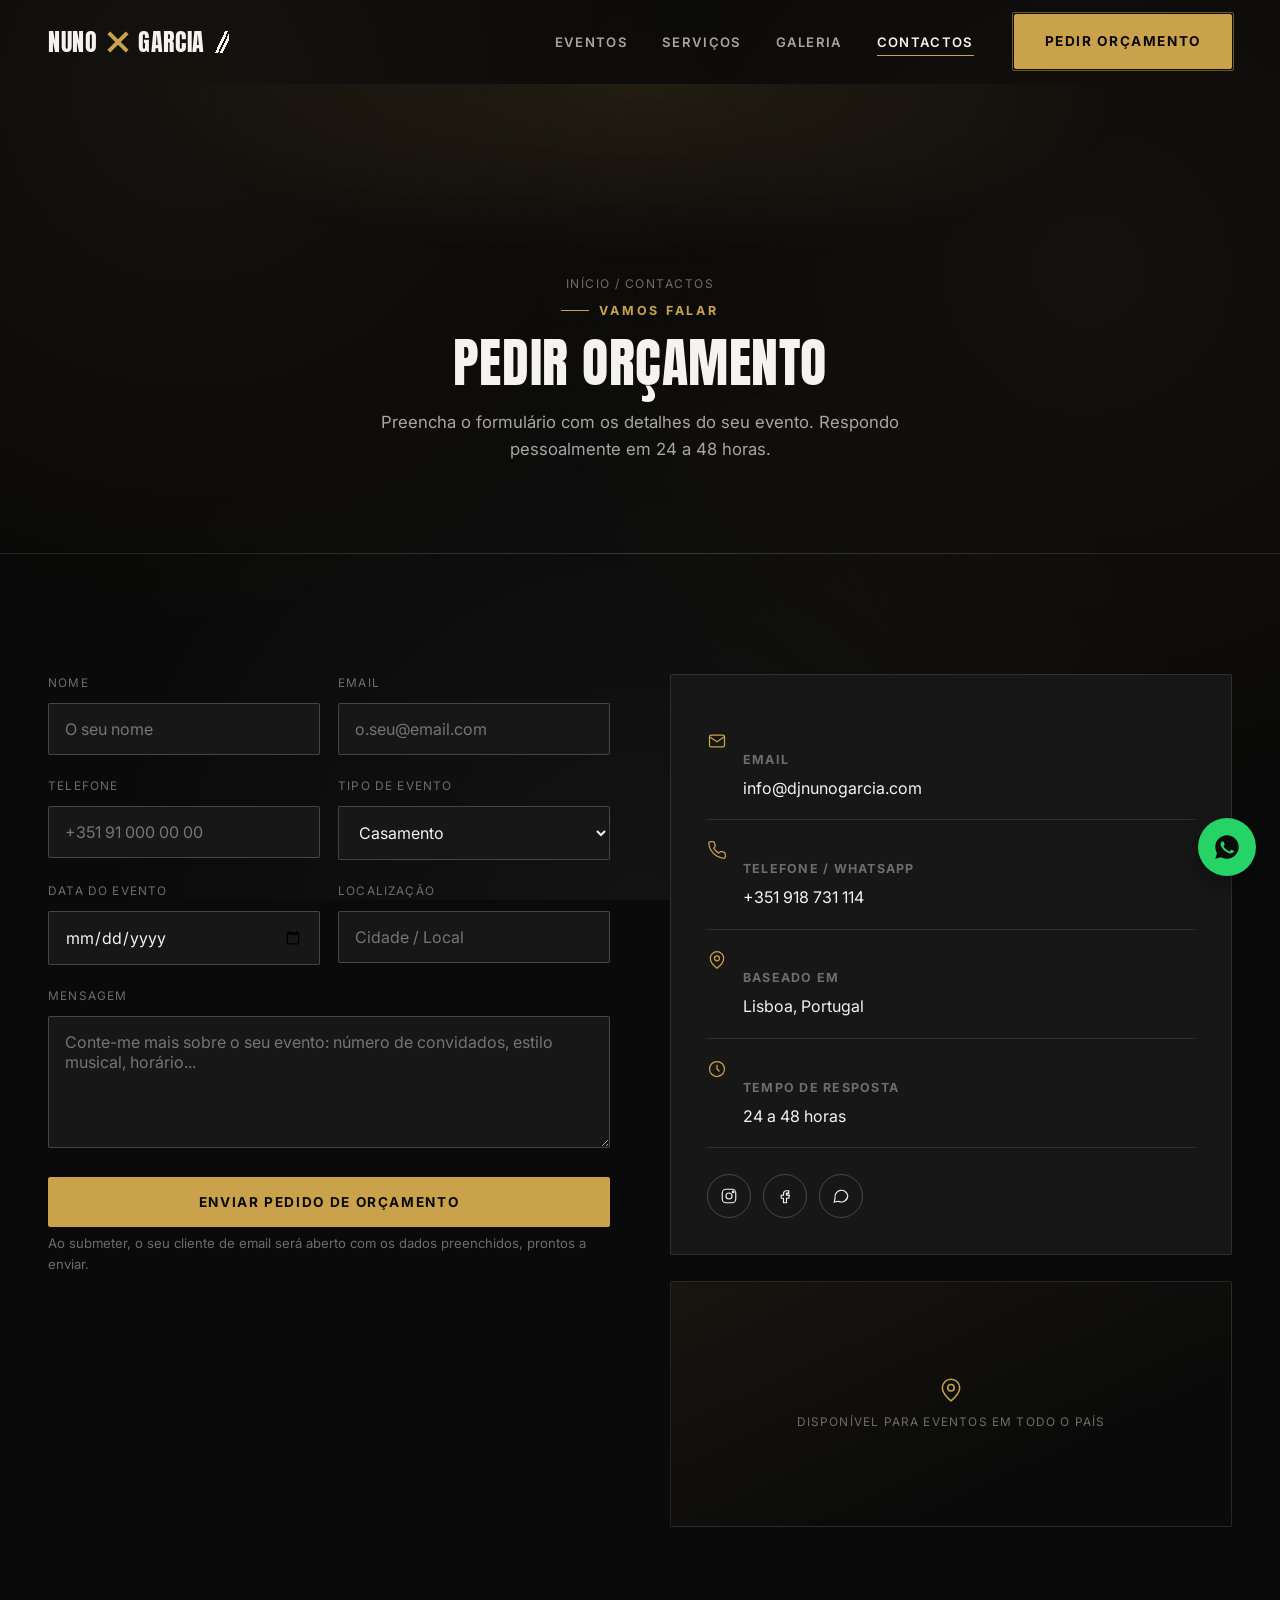
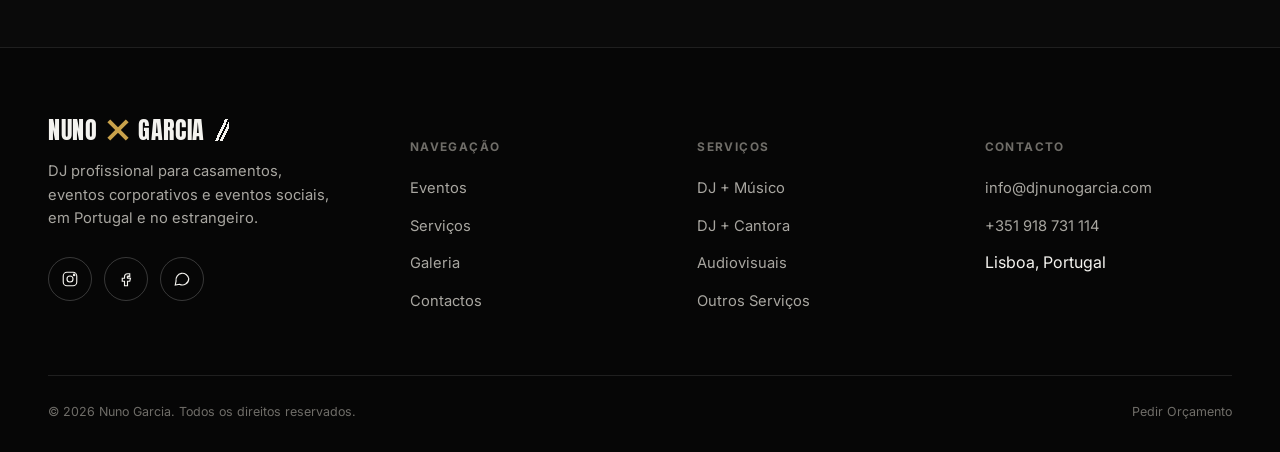
==== contactos.html @ 38d5f34b "Update site with real content and rework homepage hero - Replace all placeholder copy with the real " ====
<!DOCTYPE html>
<html lang="pt-PT">
<head>
<meta charset="UTF-8">
<meta name="viewport" content="width=device-width, initial-scale=1.0">
<title>Contactos — Nuno Garcia DJ</title>
<meta name="description" content="Peça já o seu orçamento personalizado. Contacte o DJ Nuno Garcia para casamentos, eventos corporativos e eventos sociais.">
<link rel="stylesheet" href="css/style.css">
</head>
<body>

<header class="site-header">
  <div class="container">
    <a href="index.html" class="logo">
      <span class="logo-word">NUNO</span>
      <span class="logo-x"></span>
      <span class="logo-word">GARCIA</span>
      <span class="logo-stripes"></span>
    </a>
    <nav class="nav-primary">
      <ul class="nav-links">
        <li><a href="eventos.html" data-page="eventos.html">Eventos</a></li>
        <li><a href="servicos.html" data-page="servicos.html">Serviços</a></li>
        <li><a href="galeria.html" data-page="galeria.html">Galeria</a></li>
        <li><a href="contactos.html" data-page="contactos.html">Contactos</a></li>
      </ul>
      <div class="header-actions">
        <a href="contactos.html#orcamento-form" class="btn btn-primary btn-cta-header">Pedir Orçamento</a>
        <button class="nav-toggle" aria-label="Abrir menu" aria-expanded="false">
          <span></span><span></span><span></span>
        </button>
      </div>
    </nav>
  </div>
</header>

<main>

  <section class="page-hero">
    <div class="container">
      <div class="breadcrumb"><a href="index.html">Início</a> / Contactos</div>
      <span class="eyebrow">Vamos Falar</span>
      <h1 class="section-title">Pedir Orçamento</h1>
      <p class="section-sub" style="margin-left:auto;margin-right:auto;">Preencha o formulário com os detalhes do seu evento. Respondo pessoalmente em 24 a 48 horas.</p>
    </div>
  </section>

  <section class="section-pad">
    <div class="container">
      <div class="contact-grid">

        <div class="reveal">
          <form id="orcamento-form" novalidate>
            <div class="field-row">
              <div class="field">
                <label for="nome">Nome</label>
                <input type="text" id="nome" name="nome" placeholder="O seu nome" required>
              </div>
              <div class="field">
                <label for="email">Email</label>
                <input type="email" id="email" name="email" placeholder="o.seu@email.com" required>
              </div>
            </div>
            <div class="field-row">
              <div class="field">
                <label for="telefone">Telefone</label>
                <input type="tel" id="telefone" name="telefone" placeholder="+351 91 000 00 00">
              </div>
              <div class="field">
                <label for="tipo_evento">Tipo de Evento</label>
                <select id="tipo_evento" name="tipo_evento">
                  <option value="Casamento">Casamento</option>
                  <option value="Evento Corporativo">Evento Corporativo</option>
                  <option value="Festa Privada">Festa Privada</option>
                  <option value="Discoteca / Festival">Discoteca / Festival</option>
                  <option value="Outro">Outro</option>
                </select>
              </div>
            </div>
            <div class="field-row">
              <div class="field">
                <label for="data_evento">Data do Evento</label>
                <input type="date" id="data_evento" name="data_evento">
              </div>
              <div class="field">
                <label for="localizacao">Localização</label>
                <input type="text" id="localizacao" name="localizacao" placeholder="Cidade / Local">
              </div>
            </div>
            <div class="field">
              <label for="mensagem">Mensagem</label>
              <textarea id="mensagem" name="mensagem" rows="5" placeholder="Conte-me mais sobre o seu evento: número de convidados, estilo musical, horário..."></textarea>
            </div>
            <button type="submit" class="btn btn-primary btn-block">Enviar Pedido de Orçamento</button>
            <p class="form-note">Ao submeter, o seu cliente de email será aberto com os dados preenchidos, prontos a enviar.</p>
            <p class="form-status" aria-live="polite"></p>
          </form>
        </div>

        <div class="reveal reveal-delay-1">
          <div class="contact-info-card">
            <div class="contact-line">
              <svg viewBox="0 0 24 24" fill="none" stroke-width="1.5"><rect x="3" y="5" width="18" height="14" rx="2"/><path d="m3 7 9 6 9-6"/></svg>
              <div><h5>Email</h5><a href="#" data-email-link="text">info@djnunogarcia.com</a></div>
            </div>
            <div class="contact-line">
              <svg viewBox="0 0 24 24" fill="none" stroke-width="1.5"><path d="M22 16.9v3a2 2 0 0 1-2.2 2 19.8 19.8 0 0 1-8.6-3 19.5 19.5 0 0 1-6-6 19.8 19.8 0 0 1-3-8.7A2 2 0 0 1 4.1 2h3a2 2 0 0 1 2 1.7c.1.9.3 1.8.6 2.7a2 2 0 0 1-.5 2.1L8 9.7a16 16 0 0 0 6 6l1.2-1.2a2 2 0 0 1 2.1-.5c.9.3 1.8.5 2.7.6a2 2 0 0 1 1.7 2Z"/></svg>
              <div><h5>Telefone / WhatsApp</h5><a href="#" data-phone-link="text">+351 918 731 114</a></div>
            </div>
            <div class="contact-line">
              <svg viewBox="0 0 24 24" fill="none" stroke-width="1.5"><path d="M20 10c0 6-8 12-8 12s-8-6-8-12a8 8 0 0 1 16 0Z"/><circle cx="12" cy="10" r="3"/></svg>
              <div><h5>Baseado em</h5><span data-city>Lisboa, Portugal</span></div>
            </div>
            <div class="contact-line">
              <svg viewBox="0 0 24 24" fill="none" stroke-width="1.5"><circle cx="12" cy="12" r="9"/><path d="M12 7v5l3 3"/></svg>
              <div><h5>Tempo de Resposta</h5><span>24 a 48 horas</span></div>
            </div>

            <div class="social-row">
              <a href="#" data-instagram-link class="social-btn" aria-label="Instagram" target="_blank" rel="noopener">
                <svg viewBox="0 0 24 24" fill="none" stroke-width="1.5"><rect x="3" y="3" width="18" height="18" rx="5"/><circle cx="12" cy="12" r="4"/><circle cx="17.5" cy="6.5" r="1"/></svg>
              </a>
              <a href="#" data-facebook-link class="social-btn" aria-label="Facebook" target="_blank" rel="noopener">
                <svg viewBox="0 0 24 24" fill="none" stroke-width="1.5"><path d="M14 9h3V5h-3a4 4 0 0 0-4 4v2H7v4h3v6h4v-6h3l1-4h-4V9a1 1 0 0 1 1-1Z"/></svg>
              </a>
              <a href="#" data-whatsapp-link class="social-btn" aria-label="WhatsApp" target="_blank" rel="noopener">
                <svg viewBox="0 0 24 24" fill="none" stroke-width="1.5"><path d="M21 11.5a8.5 8.5 0 0 1-12.4 7.5L3 20l1.1-5.5A8.5 8.5 0 1 1 21 11.5Z"/></svg>
              </a>
            </div>
          </div>

          <div class="map-block">
            <svg viewBox="0 0 24 24" fill="none" stroke-width="1.4"><path d="M20 10c0 6-8 12-8 12s-8-6-8-12a8 8 0 0 1 16 0Z"/><circle cx="12" cy="10" r="3"/></svg>
            <span>Disponível para eventos em todo o país</span>
          </div>
        </div>

      </div>
    </div>
  </section>

</main>

<footer class="site-footer">
  <div class="container">
    <div class="footer-top">
      <div class="footer-col">
        <a href="index.html" class="logo footer-logo">
          <span class="logo-word">NUNO</span>
          <span class="logo-x"></span>
          <span class="logo-word">GARCIA</span>
          <span class="logo-stripes"></span>
        </a>
        <p>DJ profissional para casamentos, eventos corporativos e eventos sociais, em Portugal e no estrangeiro.</p>
        <div class="social-row">
          <a href="#" data-instagram-link class="social-btn" aria-label="Instagram" target="_blank" rel="noopener">
            <svg viewBox="0 0 24 24" fill="none" stroke-width="1.5"><rect x="3" y="3" width="18" height="18" rx="5"/><circle cx="12" cy="12" r="4"/><circle cx="17.5" cy="6.5" r="1"/></svg>
          </a>
          <a href="#" data-facebook-link class="social-btn" aria-label="Facebook" target="_blank" rel="noopener">
            <svg viewBox="0 0 24 24" fill="none" stroke-width="1.5"><path d="M14 9h3V5h-3a4 4 0 0 0-4 4v2H7v4h3v6h4v-6h3l1-4h-4V9a1 1 0 0 1 1-1Z"/></svg>
          </a>
          <a href="#" data-whatsapp-link class="social-btn" aria-label="WhatsApp" target="_blank" rel="noopener">
            <svg viewBox="0 0 24 24" fill="none" stroke-width="1.5"><path d="M21 11.5a8.5 8.5 0 0 1-12.4 7.5L3 20l1.1-5.5A8.5 8.5 0 1 1 21 11.5Z"/></svg>
          </a>
        </div>
      </div>
      <div class="footer-col">
        <h5>Navegação</h5>
        <ul>
          <li><a href="eventos.html">Eventos</a></li>
          <li><a href="servicos.html">Serviços</a></li>
          <li><a href="galeria.html">Galeria</a></li>
          <li><a href="contactos.html">Contactos</a></li>
        </ul>
      </div>
      <div class="footer-col">
        <h5>Serviços</h5>
        <ul>
          <li><a href="servicos.html">DJ + Músico</a></li>
          <li><a href="servicos.html">DJ + Cantora</a></li>
          <li><a href="servicos.html">Audiovisuais</a></li>
          <li><a href="servicos.html">Outros Serviços</a></li>
        </ul>
      </div>
      <div class="footer-col">
        <h5>Contacto</h5>
        <ul>
          <li><a href="#" data-email-link="text">info@djnunogarcia.com</a></li>
          <li><a href="#" data-phone-link="text">+351 918 731 114</a></li>
          <li><span data-city>Lisboa, Portugal</span></li>
        </ul>
      </div>
    </div>
    <div class="footer-bottom">
      <span>© <span data-year></span> Nuno Garcia. Todos os direitos reservados.</span>
      <a href="contactos.html#orcamento-form">Pedir Orçamento</a>
    </div>
  </div>
</footer>

<a href="#" data-whatsapp-link class="float-whatsapp" target="_blank" rel="noopener" aria-label="Falar no WhatsApp">
  <svg viewBox="0 0 24 24"><path d="M12 2C6.5 2 2 6.4 2 12c0 1.9.5 3.6 1.4 5.1L2 22l5.1-1.3C8.6 21.5 10.3 22 12 22c5.5 0 10-4.4 10-10S17.5 2 12 2Zm5.6 14.1c-.2.6-1.3 1.2-1.9 1.3-.5.1-1.1.1-1.8-.1-.4-.1-.9-.3-1.6-.6-2.8-1.2-4.6-4-4.7-4.2-.1-.2-1.1-1.5-1.1-2.8s.7-2 .9-2.2c.2-.2.5-.3.7-.3h.5c.2 0 .4 0 .6.5.2.5.7 1.8.8 1.9.1.2.1.3 0 .5-.1.2-.1.3-.3.5-.1.2-.3.4-.4.5-.2.2-.3.3-.1.6.2.3.9 1.4 1.9 2.3 1.3 1.1 2.3 1.5 2.7 1.7.3.1.5.1.6-.1.2-.2.7-.8.9-1.1.2-.3.4-.2.6-.1.2.1 1.5.7 1.8.8.3.1.5.2.5.3.1.2.1.7-.1 1.3Z"/></svg>
</a>

<script src="js/main.js"></script>
</body>
</html>
---- css/style.css ----
/* ==========================================================================
   NUNO GARCIA — DJ | Design System
   ========================================================================== */

@import url('https://fonts.googleapis.com/css2?family=Anton&family=Inter:wght@400;500;600;700;800&display=swap');

:root{
  --bg: #0a0a0a;
  --bg-alt: #121212;
  --surface: #17171799;
  --surface-solid: #171717;
  --line: rgba(255,255,255,.10);
  --line-strong: rgba(255,255,255,.20);
  --text: #f4f3ef;
  --text-muted: #a8a6a0;
  --text-faint: #6f6d68;
  --accent: #c9a24b;
  --accent-bright: #e8c876;
  --accent-contrast: #0a0a0a;

  --font-display: 'Anton', 'Archivo Black', Impact, sans-serif;
  --font-body: 'Inter', -apple-system, BlinkMacSystemFont, 'Segoe UI', sans-serif;

  --container: 1240px;
  --radius: 2px;
  --header-h: 84px;

  --ease: cubic-bezier(.16,.84,.44,1);
}

/* ---------- Reset ---------- */
*, *::before, *::after{ box-sizing: border-box; }
html{ scroll-behavior: smooth; }
body{
  margin: 0;
  background: var(--bg);
  color: var(--text);
  font-family: var(--font-body);
  font-size: 16px;
  line-height: 1.6;
  -webkit-font-smoothing: antialiased;
  overflow-x: hidden;
}
img{ max-width: 100%; display: block; }
a{ color: inherit; text-decoration: none; }
ul{ list-style: none; margin: 0; padding: 0; }
h1,h2,h3,h4,p{ margin: 0; }
button{ font-family: inherit; cursor: pointer; }
input, textarea, select{ font-family: inherit; font-size: 1rem; }
::selection{ background: var(--accent); color: var(--accent-contrast); }

.container{
  max-width: var(--container);
  margin: 0 auto;
  padding: 0 28px;
}

/* Background texture: faint grain + vignette so black sections don't feel flat */
body::before{
  content: "";
  position: fixed;
  inset: 0;
  pointer-events: none;
  z-index: 0;
  background-image:
    radial-gradient(circle at 15% 10%, rgba(201,162,75,.06), transparent 40%),
    radial-gradient(circle at 85% 30%, rgba(201,162,75,.05), transparent 45%),
    radial-gradient(circle at 50% 100%, rgba(255,255,255,.04), transparent 55%);
}

/* ---------- Eyebrow / labels ---------- */
.eyebrow{
  display: inline-flex;
  align-items: center;
  gap: 10px;
  font-size: .78rem;
  font-weight: 700;
  letter-spacing: .22em;
  text-transform: uppercase;
  color: var(--accent);
}
.eyebrow::before{
  content: "";
  width: 28px;
  height: 1px;
  background: var(--accent);
}

.section-title{
  font-family: var(--font-display);
  font-weight: 400;
  text-transform: uppercase;
  letter-spacing: .01em;
  font-size: clamp(2.1rem, 4.2vw, 3.4rem);
  line-height: 1.05;
  margin-top: 14px;
}

.section-head{
  max-width: 640px;
  margin-bottom: 56px;
}
.section-head.center{ margin-left: auto; margin-right: auto; text-align: center; }

.section-sub{
  margin-top: 18px;
  color: var(--text-muted);
  font-size: 1.05rem;
  max-width: 54ch;
}
.section-head.center .section-sub{ margin-left: auto; margin-right: auto; }

section{ position: relative; z-index: 1; }
.section-pad{ padding: 120px 0; }
@media (max-width: 720px){ .section-pad{ padding: 84px 0; } }

/* ==========================================================================
   Logo (built with CSS — no image asset required)
   ========================================================================== */
.logo{
  display: inline-flex;
  align-items: center;
  gap: 10px;
  white-space: nowrap;
}
.logo-word{
  font-family: var(--font-display);
  font-size: 1.5rem;
  letter-spacing: .03em;
  color: var(--text);
  line-height: 1;
}
.logo-x{
  position: relative;
  width: 20px;
  height: 20px;
  flex: none;
}
.logo-x::before,
.logo-x::after{
  content: "";
  position: absolute;
  left: 50%;
  top: 50%;
  width: 4px;
  height: 26px;
  background: var(--accent);
  transform-origin: center;
}
.logo-x::before{ transform: translate(-50%,-50%) rotate(45deg); }
.logo-x::after{ transform: translate(-50%,-50%) rotate(-45deg); }
.logo-stripes{
  width: 14px;
  height: 22px;
  flex: none;
  background:
    linear-gradient(115deg, transparent 0 42%, var(--text) 42% 54%, transparent 54% 100%),
    linear-gradient(115deg, transparent 0 62%, var(--text) 62% 74%, transparent 74% 100%);
}
.logo.logo-lg .logo-word{ font-size: clamp(2.6rem, 9vw, 6.2rem); }
.logo.logo-lg .logo-x{ width: clamp(22px, 4vw, 40px); height: clamp(22px, 4vw, 40px); }
.logo.logo-lg .logo-x::before, .logo.logo-lg .logo-x::after{ height: clamp(26px, 5vw, 48px); width: clamp(4px,.9vw,7px); }
.logo.logo-lg .logo-stripes{ width: clamp(14px,2.6vw,26px); height: clamp(22px,4vw,40px); }

/* ==========================================================================
   Buttons
   ========================================================================== */
.btn{
  display: inline-flex;
  align-items: center;
  justify-content: center;
  gap: 10px;
  padding: 16px 30px;
  font-size: .85rem;
  font-weight: 700;
  letter-spacing: .12em;
  text-transform: uppercase;
  border: 1px solid transparent;
  border-radius: var(--radius);
  transition: transform .25s var(--ease), background .25s var(--ease), border-color .25s var(--ease), color .25s var(--ease);
  white-space: nowrap;
}
.btn:active{ transform: scale(.97); }

.btn-primary{
  background: var(--accent);
  color: var(--accent-contrast);
  border-color: var(--accent);
}
.btn-primary:hover{ background: var(--accent-bright); border-color: var(--accent-bright); }

.btn-outline{
  background: transparent;
  color: var(--text);
  border-color: var(--line-strong);
}
.btn-outline:hover{ border-color: var(--accent); color: var(--accent-bright); }

.btn-ghost{
  background: transparent;
  color: var(--text-muted);
  padding: 10px 0;
  border-bottom: 1px solid var(--line-strong);
  border-radius: 0;
}
.btn-ghost:hover{ color: var(--accent); border-color: var(--accent); }

.btn-block{ width: 100%; }
.btn-sm{ padding: 12px 22px; font-size: .75rem; }

/* Header CTA gets a subtle permanent pulse to draw the eye */
.btn-cta-header{ position: relative; }
.btn-cta-header::after{
  content:"";
  position:absolute; inset:-3px;
  border:1px solid var(--accent);
  border-radius: var(--radius);
  opacity:.5;
  animation: pulseRing 2.4s ease-out infinite;
}
@keyframes pulseRing{
  0%{ transform: scale(1); opacity:.55; }
  100%{ transform: scale(1.14); opacity:0; }
}
@media (prefers-reduced-motion: reduce){ .btn-cta-header::after{ animation:none; } }

/* ==========================================================================
   Header
   ========================================================================== */
.site-header{
  position: sticky;
  top: 0;
  z-index: 500;
  height: var(--header-h);
  display: flex;
  align-items: center;
  border-bottom: 1px solid transparent;
  transition: border-color .3s var(--ease), height .3s var(--ease);
}
/* Blur lives on a pseudo-element (not the header itself) so backdrop-filter
   doesn't create a new containing block for the fixed-position mobile nav panel.
   Transparent by default so the header floats over the hero photo; gains a
   dark blurred backing once the page scrolls past it. */
.site-header::before{
  content: "";
  position: absolute;
  inset: 0;
  z-index: -1;
  background: transparent;
  backdrop-filter: none;
  -webkit-backdrop-filter: none;
  transition: background .3s var(--ease), backdrop-filter .3s var(--ease);
}
.site-header.is-scrolled{
  border-bottom-color: var(--line);
  height: 70px;
}
.site-header.is-scrolled::before{
  background: rgba(9,9,9,.86);
  backdrop-filter: blur(10px);
  -webkit-backdrop-filter: blur(10px);
}
.site-header .container{
  display: flex;
  align-items: center;
  justify-content: space-between;
  width: 100%;
}
.nav-primary{
  display: flex;
  align-items: center;
  gap: 40px;
}
.nav-links{
  display: flex;
  gap: 34px;
}
.nav-links a{
  font-size: .82rem;
  font-weight: 600;
  letter-spacing: .1em;
  text-transform: uppercase;
  color: var(--text-muted);
  position: relative;
  padding: 6px 0;
  transition: color .2s;
}
.nav-links a::after{
  content:"";
  position:absolute; left:0; bottom:0;
  width:0; height:1px;
  background: var(--accent);
  transition: width .25s var(--ease);
}
.nav-links a:hover, .nav-links a.is-active{ color: var(--text); }
.nav-links a:hover::after, .nav-links a.is-active::after{ width: 100%; }

.header-actions{ display: flex; align-items: center; gap: 18px; }

.nav-toggle{
  display: none;
  flex-direction: column;
  gap: 5px;
  background: none;
  border: none;
  padding: 8px;
}
.nav-toggle span{ width: 24px; height: 2px; background: var(--text); transition: transform .25s var(--ease), opacity .25s; }

@media (max-width: 900px){
  .nav-links{
    position: fixed;
    inset: 70px 0 0 0;
    height: calc(100dvh - 70px);
    background: var(--bg);
    flex-direction: column;
    align-items: flex-start;
    padding: 40px 28px;
    gap: 8px;
    transform: translateX(100%);
    transition: transform .35s var(--ease);
    overflow-y: auto;
  }
  .nav-links.is-open{ transform: translateX(0); }
  .nav-links a{ font-size: 1.4rem; width: 100%; padding: 14px 0; border-bottom: 1px solid var(--line); }
  .nav-toggle{ display: flex; }
  .header-actions .btn-primary{ display: none; }
  body.nav-open{ overflow: hidden; }
}

/* ==========================================================================
   Hero
   ========================================================================== */
.hero{
  min-height: 100dvh;
  display: flex;
  flex-direction: column;
  justify-content: center;
  position: relative;
  margin-top: calc(var(--header-h) * -1);
  overflow: hidden;
}
/* Full-bleed photo. Drop the real photo at images/hero-dj.jpg — the gradients
   underneath are only a fallback shown if that file isn't there. */
.hero-photo{
  position: absolute; inset: 0;
  background:
    url('../images/hero-dj.jpg') center 22% / cover no-repeat,
    radial-gradient(ellipse 65% 55% at 50% 15%, #2a2318 0%, #14110b 55%, #0a0a0a 100%),
    linear-gradient(160deg, #1a160f 0%, #0a0a0a 70%);
}
.hero-overlay{
  position: absolute; inset: 0;
  background: linear-gradient(180deg,
    rgba(5,5,5,.78) 0%,
    rgba(5,5,5,.30) 30%,
    rgba(5,5,5,.40) 62%,
    rgba(5,5,5,.94) 100%);
}
.hero-content{
  position: relative;
  text-align: center;
  padding: calc(var(--header-h) + 40px) 28px 40px;
  max-width: 980px;
  margin: 0 auto;
}
.hero .logo{ justify-content: center; margin-bottom: 26px; }
.hero-tagline{
  font-size: clamp(1.05rem, 2vw, 1.35rem);
  color: var(--text-muted);
  max-width: 46ch;
  margin: 22px auto 0;
}
.hero-actions{
  display: flex;
  gap: 18px;
  justify-content: center;
  margin-top: 42px;
  flex-wrap: wrap;
}
.hero-meta{
  margin-top: 64px;
  display: flex;
  justify-content: center;
  gap: 46px;
  flex-wrap: wrap;
}
.hero-meta div{ text-align: center; }
.hero-meta strong{
  display: block;
  font-family: var(--font-display);
  font-size: 2rem;
  color: var(--accent);
  font-weight: 400;
}
.hero-meta span{
  font-size: .72rem;
  letter-spacing: .12em;
  text-transform: uppercase;
  color: var(--text-faint);
}
.scroll-cue{
  position: absolute;
  bottom: 30px;
  left: 50%;
  transform: translateX(-50%);
  display: flex;
  flex-direction: column;
  align-items: center;
  gap: 8px;
  color: var(--text-faint);
  font-size: .68rem;
  letter-spacing: .18em;
  text-transform: uppercase;
}
.scroll-cue .bar{
  width: 1px; height: 34px;
  background: linear-gradient(var(--accent), transparent);
  animation: scrollDown 1.8s ease-in-out infinite;
}
@keyframes scrollDown{
  0%{ transform: scaleY(0); transform-origin: top; opacity: 0; }
  40%{ transform: scaleY(1); transform-origin: top; opacity: 1; }
  60%{ transform: scaleY(1); transform-origin: bottom; opacity: 1; }
  100%{ transform: scaleY(0); transform-origin: bottom; opacity: 0; }
}

/* ==========================================================================
   Reveal-on-scroll
   ========================================================================== */
/* Visible by default (no-JS / JS-not-yet-run safe). JS "arms" only the
   elements that start below the fold, so nothing below the initial
   viewport can ever get stuck invisible if a script fails to run. */
.reveal{ transition: opacity .8s var(--ease), transform .8s var(--ease); }
.reveal.reveal-armed{ opacity: 0; transform: translateY(28px); }
.reveal.reveal-armed.is-visible{ opacity: 1; transform: translateY(0); }
.reveal-delay-1{ transition-delay: .1s; }
.reveal-delay-2{ transition-delay: .2s; }
.reveal-delay-3{ transition-delay: .3s; }
@media (prefers-reduced-motion: reduce){
  .reveal.reveal-armed{ opacity: 1; transform: none; transition: none; }
}

/* ==========================================================================
   Bio section
   ========================================================================== */
.bio{
  background: var(--bg-alt);
  border-top: 1px solid var(--line);
  border-bottom: 1px solid var(--line);
}
.bio-grid{
  display: grid;
  grid-template-columns: .82fr 1fr;
  gap: 72px;
  align-items: center;
}
@media (max-width: 900px){ .bio-grid{ grid-template-columns: 1fr; gap: 44px; } }

.bio-portrait{
  position: relative;
  aspect-ratio: 4/5;
  border-radius: var(--radius);
  overflow: hidden;
  background:
    linear-gradient(155deg, #1c1a14 0%, #0a0a0a 55%, #000 100%);
  border: 1px solid var(--line);
}
.bio-portrait::before{
  content: "";
  position: absolute; inset: 0;
  background-image: radial-gradient(circle, rgba(201,162,75,.18) 1px, transparent 1px);
  background-size: 22px 22px;
}
.bio-portrait .portrait-mark{
  position: absolute; inset: 0;
  display: flex; align-items: center; justify-content: center;
  flex-direction: column;
  gap: 14px;
}
.bio-portrait .portrait-mark svg{ width: 64px; height: 64px; opacity: .55; stroke: var(--accent); }
.bio-portrait .portrait-mark span{
  font-size: .68rem;
  letter-spacing: .18em;
  text-transform: uppercase;
  color: var(--text-faint);
}
.bio-portrait .frame-corner{
  position: absolute; width: 34px; height: 34px;
  border: 2px solid var(--accent);
}
.bio-portrait .frame-corner.tl{ top: 16px; left: 16px; border-right: none; border-bottom: none; }
.bio-portrait .frame-corner.br{ bottom: 16px; right: 16px; border-left: none; border-top: none; }

.bio-quote{
  font-family: var(--font-display);
  font-weight: 400;
  font-size: clamp(1.5rem, 2.6vw, 2.1rem);
  line-height: 1.28;
  text-transform: uppercase;
  color: var(--text);
  margin: 18px 0 26px;
}
.bio-quote span{ color: var(--accent); }
.bio-text p{ color: var(--text-muted); margin-bottom: 16px; font-size: 1.02rem; }
.bio-stats{
  display: grid;
  grid-template-columns: repeat(4, auto);
  gap: 30px;
  margin-top: 38px;
  padding-top: 32px;
  border-top: 1px solid var(--line);
}
@media (max-width: 640px){ .bio-stats{ grid-template-columns: repeat(2,1fr); } }
.bio-stats strong{
  display: block;
  font-family: var(--font-display);
  font-size: 2.1rem;
  color: var(--accent);
  font-weight: 400;
}
.bio-stats span{
  font-size: .7rem;
  letter-spacing: .1em;
  text-transform: uppercase;
  color: var(--text-faint);
}

/* Venues strip */
.venues{
  margin-top: 60px;
  padding-top: 44px;
  border-top: 1px solid var(--line);
  text-align: center;
}
.venues-label{
  display: block;
  font-size: .72rem;
  letter-spacing: .14em;
  text-transform: uppercase;
  color: var(--text-faint);
  margin-bottom: 22px;
}
.venues-list{
  display: flex;
  flex-wrap: wrap;
  justify-content: center;
  gap: 12px 14px;
}
.venues-list span{
  font-size: .82rem;
  letter-spacing: .03em;
  color: var(--text-muted);
  padding: 9px 18px;
  border: 1px solid var(--line-strong);
  border-radius: 20px;
  white-space: nowrap;
}

/* Reusable pill chips (event/service "adaptado a" lists, Get Wild catalog) */
.chip-list{
  display: flex;
  flex-wrap: wrap;
  gap: 10px 12px;
  margin: 16px 0 32px;
}
.chip-list span{
  font-size: .8rem;
  letter-spacing: .02em;
  color: var(--text-muted);
  padding: 8px 16px;
  border: 1px solid var(--line-strong);
  border-radius: 20px;
  white-space: nowrap;
}

/* Event / service packages (eventos.html, servicos.html) */
.package{ max-width: 780px; }
.package-text{ color: var(--text-muted); font-size: 1.02rem; margin: 18px 0; max-width: 68ch; }
.package-label{
  display: block;
  font-size: .72rem;
  letter-spacing: .12em;
  text-transform: uppercase;
  color: var(--text-faint);
  margin-top: 8px;
}
.package-list{
  display: grid;
  grid-template-columns: 1fr 1fr;
  gap: 4px 40px;
  margin: 24px 0 34px;
}
.package-list li{
  color: var(--text-muted);
  font-size: .96rem;
  padding: 10px 0 10px 20px;
  position: relative;
  border-bottom: 1px solid var(--line);
}
.package-list li::before{
  content: "";
  position: absolute; left: 0; top: 1.15em;
  width: 8px; height: 1px;
  background: var(--accent);
}
@media (max-width: 640px){
  .package-list{ grid-template-columns: 1fr; }
}

/* ==========================================================================
   Cards: services / events / gallery
   ========================================================================== */
.grid-3{ display: grid; grid-template-columns: repeat(3, 1fr); gap: 28px; }
.grid-4{ display: grid; grid-template-columns: repeat(4, 1fr); gap: 24px; }
@media (max-width: 980px){ .grid-3{ grid-template-columns: repeat(2,1fr); } .grid-4{ grid-template-columns: repeat(2,1fr); } }
@media (max-width: 620px){ .grid-3, .grid-4{ grid-template-columns: 1fr; } }

.card{
  background: var(--surface-solid);
  border: 1px solid var(--line);
  border-radius: var(--radius);
  padding: 38px 30px;
  position: relative;
  transition: border-color .3s var(--ease), transform .3s var(--ease);
}
.card:hover{ border-color: var(--line-strong); transform: translateY(-4px); }
.card .card-index{
  font-family: var(--font-display);
  font-size: .85rem;
  color: var(--accent);
  letter-spacing: .1em;
}
.card h3{
  font-family: var(--font-display);
  font-weight: 400;
  text-transform: uppercase;
  font-size: 1.4rem;
  margin: 16px 0 12px;
  letter-spacing: .01em;
}
.card p{ color: var(--text-muted); font-size: .96rem; margin-bottom: 18px; }
.card ul{ margin-bottom: 22px; }
.card ul li{
  color: var(--text-muted);
  font-size: .92rem;
  padding-left: 20px;
  position: relative;
  margin-bottom: 9px;
}
.card ul li::before{
  content: "";
  position: absolute; left: 0; top: .55em;
  width: 8px; height: 1px;
  background: var(--accent);
}
.card-icon{
  width: 46px; height: 46px;
  border: 1px solid var(--line-strong);
  border-radius: 50%;
  display: flex; align-items: center; justify-content: center;
  margin-bottom: 6px;
}
.card-icon svg{ width: 20px; height: 20px; stroke: var(--accent); }

/* ==========================================================================
   Gallery
   ========================================================================== */
.gallery-grid{
  display: grid;
  grid-template-columns: repeat(4, 1fr);
  grid-auto-rows: 220px;
  gap: 14px;
}
.gallery-item{
  position: relative;
  overflow: hidden;
  border-radius: var(--radius);
  cursor: pointer;
  border: 1px solid var(--line);
}
.gallery-item.tall{ grid-row: span 2; }
.gallery-item.wide{ grid-column: span 2; }
.gallery-ph{
  position: absolute; inset: 0;
  display: flex; align-items: center; justify-content: center;
  flex-direction: column; gap: 10px;
  transition: transform .5s var(--ease);
}
.gallery-item:hover .gallery-ph{ transform: scale(1.06); }
.gallery-ph svg{ width: 30px; height: 30px; stroke: var(--accent); opacity: .7; }
.gallery-ph span{ font-size: .66rem; letter-spacing: .12em; text-transform: uppercase; color: var(--text-faint); }
.gallery-item .gi-label{
  position: absolute; left: 0; right: 0; bottom: 0;
  padding: 14px 16px;
  font-size: .74rem;
  letter-spacing: .06em;
  text-transform: uppercase;
  background: linear-gradient(0deg, rgba(0,0,0,.75), transparent);
  opacity: 0;
  transform: translateY(6px);
  transition: opacity .3s, transform .3s;
}
.gallery-item:hover .gi-label{ opacity: 1; transform: translateY(0); }

@media (max-width: 900px){
  .gallery-grid{ grid-template-columns: repeat(2,1fr); grid-auto-rows: 190px; }
}
@media (max-width: 520px){
  .gallery-grid{ grid-template-columns: 1fr; }
  .gallery-item.wide, .gallery-item.tall{ grid-column: auto; grid-row: auto; }
}

/* Lightbox */
.lightbox{
  position: fixed; inset: 0; z-index: 1000;
  background: rgba(5,5,5,.94);
  display: flex; align-items: center; justify-content: center;
  opacity: 0; pointer-events: none;
  transition: opacity .3s;
}
.lightbox.is-open{ opacity: 1; pointer-events: auto; }
.lightbox-box{
  width: min(640px, 86vw);
  aspect-ratio: 4/5;
  border: 1px solid var(--line-strong);
  display: flex; align-items: center; justify-content: center;
  flex-direction: column; gap: 14px;
  background: linear-gradient(155deg, #1c1a14 0%, #0a0a0a 60%);
}
.lightbox-box svg{ width: 50px; height: 50px; stroke: var(--accent); }
.lightbox-box span{ letter-spacing: .12em; text-transform: uppercase; font-size: .72rem; color: var(--text-faint); }
.lightbox-close{
  position: absolute; top: 26px; right: 28px;
  width: 44px; height: 44px;
  border: 1px solid var(--line-strong);
  border-radius: 50%;
  display: flex; align-items: center; justify-content: center;
  background: transparent; color: var(--text); font-size: 1.2rem;
}
.lightbox-close:hover{ border-color: var(--accent); color: var(--accent); }

/* ==========================================================================
   CTA banner
   ========================================================================== */
.cta-banner{
  position: relative;
  text-align: center;
  padding: 100px 28px;
  background:
    radial-gradient(ellipse 70% 100% at 50% 100%, rgba(201,162,75,.16), transparent 70%),
    #050505;
  border-top: 1px solid var(--line);
}
.cta-banner .section-title{ margin: 0 auto; max-width: 16ch; }
.cta-banner p{ color: var(--text-muted); max-width: 46ch; margin: 20px auto 38px; }

/* ==========================================================================
   Page header (inner pages)
   ========================================================================== */
.page-hero{
  padding: 190px 0 90px;
  text-align: center;
  background: radial-gradient(ellipse 60% 60% at 50% 0%, rgba(201,162,75,.12), transparent 65%);
  border-bottom: 1px solid var(--line);
}
.page-hero .section-title{ margin: 14px auto 0; }
.breadcrumb{
  font-size: .75rem;
  letter-spacing: .12em;
  text-transform: uppercase;
  color: var(--text-faint);
}
.breadcrumb a:hover{ color: var(--accent); }

/* ==========================================================================
   Process steps (services page)
   ========================================================================== */
.steps{ display: grid; grid-template-columns: repeat(4,1fr); gap: 30px; counter-reset: step; }
@media (max-width: 900px){ .steps{ grid-template-columns: repeat(2,1fr); } }
@media (max-width: 560px){ .steps{ grid-template-columns: 1fr; } }
.step{ position: relative; padding-top: 8px; }
.step::before{
  counter-increment: step;
  content: counter(step, decimal-leading-zero);
  font-family: var(--font-display);
  font-size: 2.6rem;
  color: transparent;
  -webkit-text-stroke: 1px var(--accent);
  display: block;
  margin-bottom: 14px;
}
.step h4{ font-size: 1.02rem; font-weight: 700; margin-bottom: 8px; text-transform: uppercase; letter-spacing: .03em; }
.step p{ color: var(--text-muted); font-size: .92rem; }

/* ==========================================================================
   Contact page
   ========================================================================== */
.contact-grid{
  display: grid;
  grid-template-columns: 1fr 1fr;
  gap: 60px;
}
@media (max-width: 900px){ .contact-grid{ grid-template-columns: 1fr; gap: 48px; } }

#orcamento-form{ scroll-margin-top: calc(var(--header-h) + 24px); }

.field{ margin-bottom: 22px; }
.field label{
  display: block;
  font-size: .74rem;
  letter-spacing: .1em;
  text-transform: uppercase;
  color: var(--text-faint);
  margin-bottom: 10px;
}
.field input, .field select, .field textarea{
  width: 100%;
  background: var(--surface-solid);
  border: 1px solid var(--line-strong);
  color: var(--text);
  padding: 15px 16px;
  border-radius: var(--radius);
  transition: border-color .2s;
}
.field input:focus, .field select:focus, .field textarea:focus{
  outline: none; border-color: var(--accent);
}
.field-row{ display: grid; grid-template-columns: 1fr 1fr; gap: 18px; }
@media (max-width: 520px){ .field-row{ grid-template-columns: 1fr; } }
.form-note{ font-size: .82rem; color: var(--text-faint); margin-top: 6px; }
.form-status{ margin-top: 16px; font-size: .88rem; color: var(--accent); min-height: 1.4em; }

.contact-info-card{
  background: var(--surface-solid);
  border: 1px solid var(--line);
  border-radius: var(--radius);
  padding: 36px;
}
.contact-line{
  display: flex; align-items: flex-start; gap: 16px;
  padding: 18px 0;
  border-bottom: 1px solid var(--line);
}
.contact-line:last-of-type{ border-bottom: none; }
.contact-line svg{ width: 20px; height: 20px; stroke: var(--accent); flex: none; margin-top: 2px; }
.contact-line h5{ font-size: .78rem; letter-spacing: .1em; text-transform: uppercase; color: var(--text-faint); margin-bottom: 6px; }
.contact-line a, .contact-line span{ font-size: 1rem; color: var(--text); }
.contact-line a:hover{ color: var(--accent); }

.social-row{ display: flex; gap: 12px; margin-top: 26px; }
.social-btn{
  width: 44px; height: 44px;
  border: 1px solid var(--line-strong);
  border-radius: 50%;
  display: flex; align-items: center; justify-content: center;
  transition: border-color .2s, color .2s;
}
.social-btn svg{ width: 18px; height: 18px; stroke: currentColor; }
.social-btn:hover{ border-color: var(--accent); color: var(--accent); }

.map-block{
  margin-top: 26px;
  aspect-ratio: 16/7;
  border: 1px solid var(--line);
  border-radius: var(--radius);
  background:
    linear-gradient(155deg, #16150f 0%, #0a0a0a 70%);
  display: flex; align-items: center; justify-content: center;
  flex-direction: column; gap: 10px;
}
.map-block svg{ width: 26px; height: 26px; stroke: var(--accent); }
.map-block span{ font-size: .74rem; letter-spacing: .1em; text-transform: uppercase; color: var(--text-faint); }

/* ==========================================================================
   Footer
   ========================================================================== */
.site-footer{
  border-top: 1px solid var(--line);
  padding: 70px 0 30px;
  background: #060606;
}
.footer-top{
  display: grid;
  grid-template-columns: 1.3fr 1fr 1fr 1fr;
  gap: 40px;
  padding-bottom: 50px;
}
@media (max-width: 860px){ .footer-top{ grid-template-columns: 1fr 1fr; } }
@media (max-width: 520px){ .footer-top{ grid-template-columns: 1fr; } }
.footer-col h5{
  font-size: .74rem; letter-spacing: .12em; text-transform: uppercase;
  color: var(--text-faint); margin-bottom: 18px;
}
.footer-col p{ color: var(--text-muted); font-size: .92rem; max-width: 32ch; }
.footer-col ul li{ margin-bottom: 12px; }
.footer-col ul a{ color: var(--text-muted); font-size: .92rem; transition: color .2s; }
.footer-col ul a:hover{ color: var(--accent); }
.footer-logo{ margin-bottom: 18px; }
.footer-bottom{
  display: flex; justify-content: space-between; align-items: center;
  padding-top: 26px; border-top: 1px solid var(--line);
  font-size: .78rem; color: var(--text-faint);
  flex-wrap: wrap; gap: 12px;
}
.footer-bottom a:hover{ color: var(--accent); }

/* ==========================================================================
   Floating helpers: WhatsApp + mobile sticky CTA + back to top
   ========================================================================== */
.float-whatsapp{
  position: fixed;
  right: 24px;
  bottom: 24px;
  z-index: 400;
  width: 58px; height: 58px;
  border-radius: 50%;
  background: #25D366;
  display: flex; align-items: center; justify-content: center;
  box-shadow: 0 8px 24px rgba(0,0,0,.4);
  transition: transform .25s;
}
.float-whatsapp:hover{ transform: scale(1.08); }
.float-whatsapp svg{ width: 28px; height: 28px; fill: #0a0a0a; }

.mobile-cta-bar{
  display: none;
  position: fixed;
  left: 0; right: 0; bottom: 0;
  z-index: 400;
  padding: 12px 16px calc(12px + env(safe-area-inset-bottom));
  background: rgba(9,9,9,.94);
  border-top: 1px solid var(--line);
  backdrop-filter: blur(8px);
}
@media (max-width: 640px){
  .mobile-cta-bar{ display: block; }
  body{ padding-bottom: 74px; }
  .float-whatsapp{ bottom: 90px; }
}

/* ==========================================================================
   Utilities
   ========================================================================== */
.text-center{ text-align: center; }
.mt-0{ margin-top: 0; }
.divider{ height: 1px; background: var(--line); width: 100%; margin: 0; }
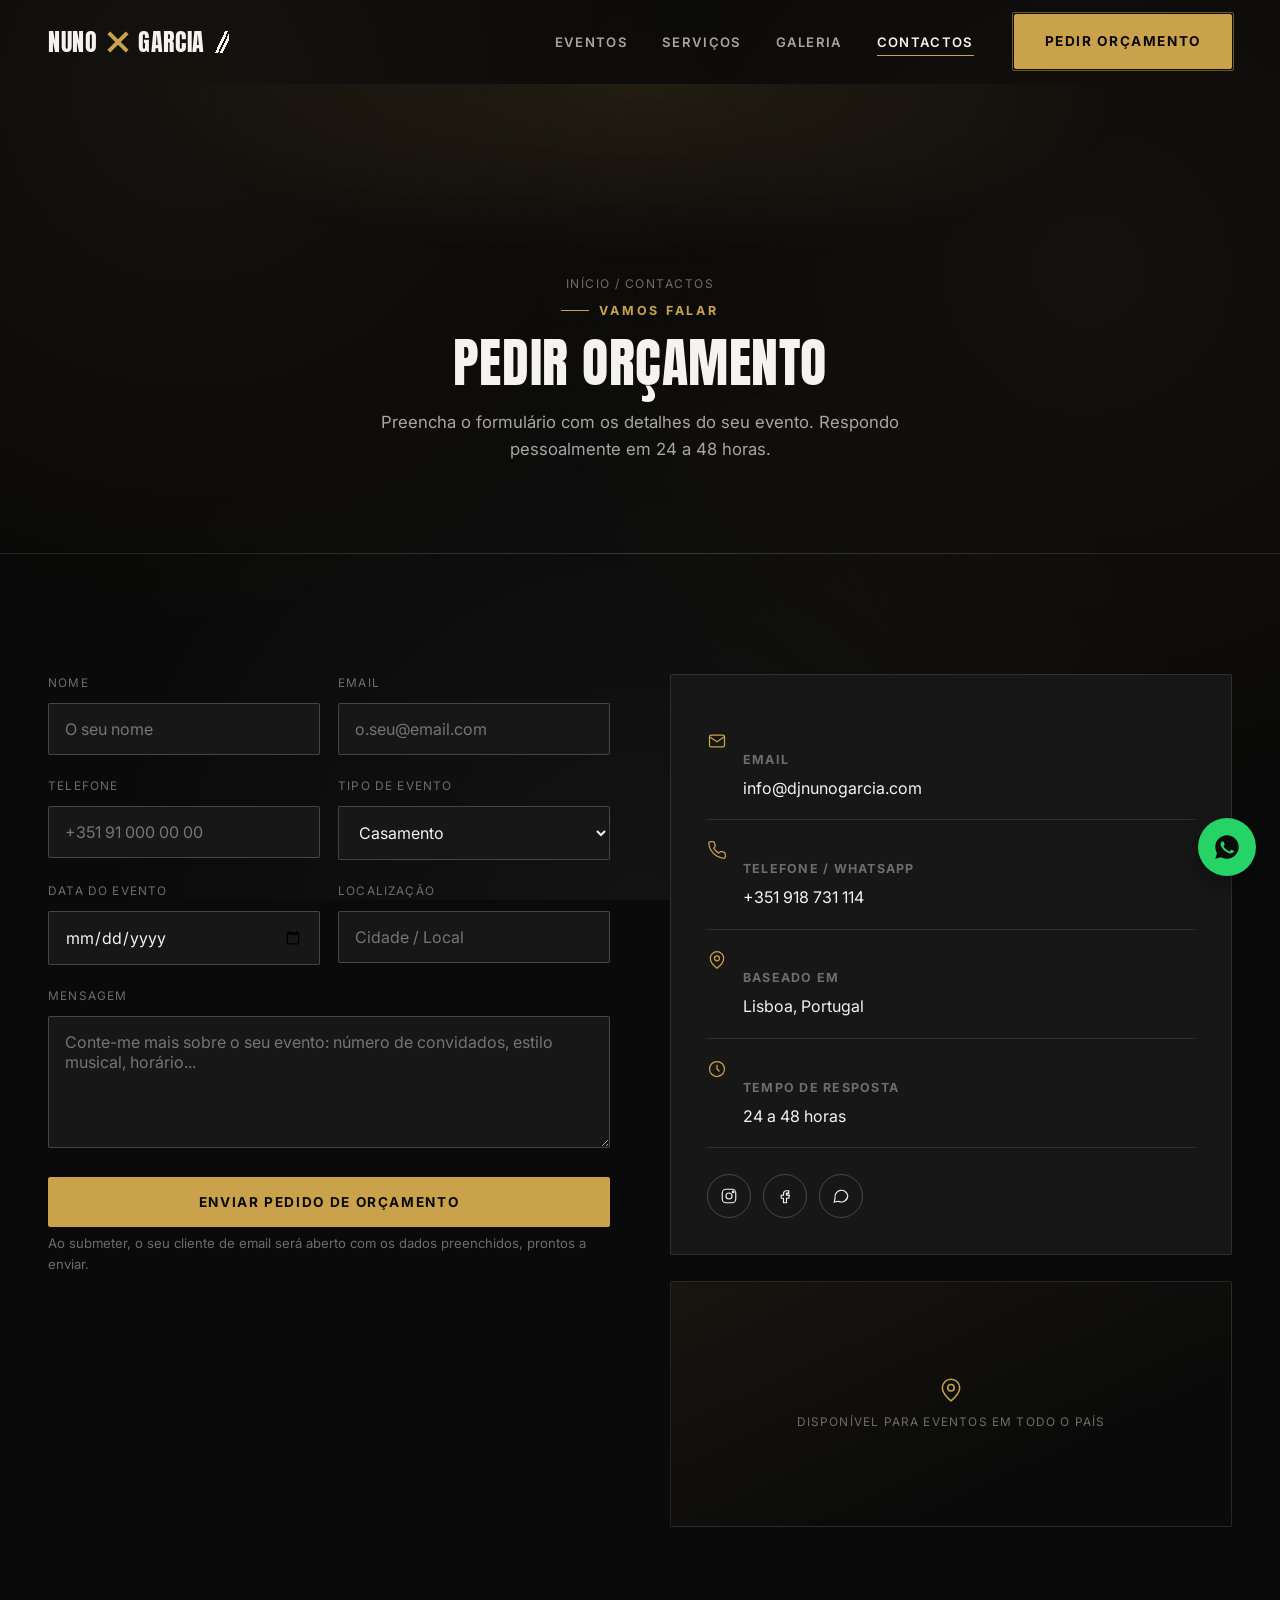
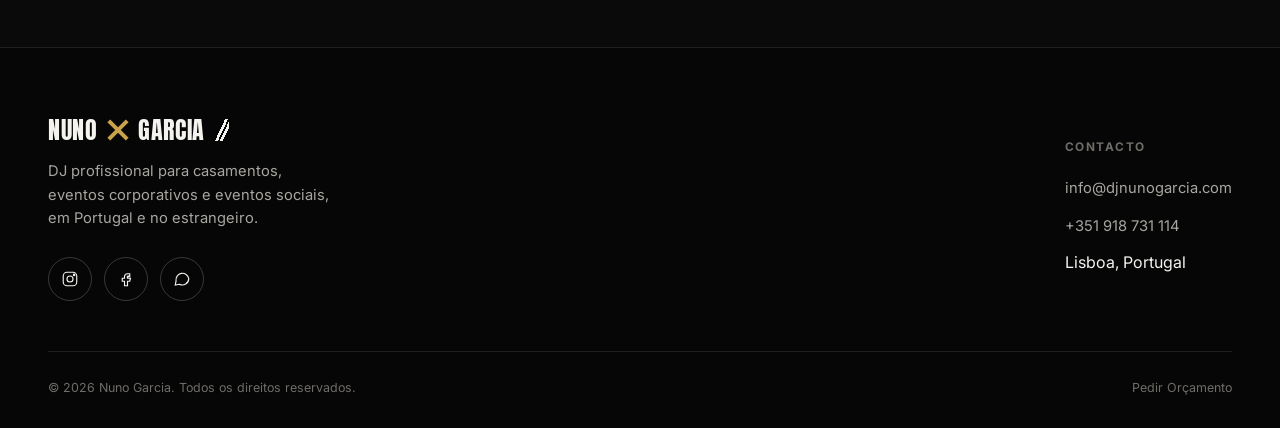
==== commit 710d4bb1: "Add portfolio page, simplify footer, animate pill chips on hover - Add portfolio.html listing every " ====
--- a/contactos.html
+++ b/contactos.html
@@ -165,24 +165,6 @@
         </div>
       </div>
       <div class="footer-col">
-        <h5>Navegação</h5>
-        <ul>
-          <li><a href="eventos.html">Eventos</a></li>
-          <li><a href="servicos.html">Serviços</a></li>
-          <li><a href="galeria.html">Galeria</a></li>
-          <li><a href="contactos.html">Contactos</a></li>
-        </ul>
-      </div>
-      <div class="footer-col">
-        <h5>Serviços</h5>
-        <ul>
-          <li><a href="servicos.html">DJ + Músico</a></li>
-          <li><a href="servicos.html">DJ + Cantora</a></li>
-          <li><a href="servicos.html">Audiovisuais</a></li>
-          <li><a href="servicos.html">Outros Serviços</a></li>
-        </ul>
-      </div>
-      <div class="footer-col">
         <h5>Contacto</h5>
         <ul>
           <li><a href="#" data-email-link="text">info@djnunogarcia.com</a></li>
--- a/css/style.css
+++ b/css/style.css
@@ -345,7 +345,7 @@
 .hero-photo{
   position: absolute; inset: 0;
   background:
-    url('../images/hero-dj.jpg') center 22% / cover no-repeat,
+    url('../images/fotos/hero/hero-dj.jpg') center 22% / cover no-repeat,
     radial-gradient(ellipse 65% 55% at 50% 15%, #2a2318 0%, #14110b 55%, #0a0a0a 100%),
     linear-gradient(160deg, #1a160f 0%, #0a0a0a 70%);
 }
@@ -457,33 +457,26 @@
 }
 @media (max-width: 900px){ .bio-grid{ grid-template-columns: 1fr; gap: 44px; } }
 
+/* Reusable "photo, or an elegant fallback if the file isn't there yet"
+   layer. Set the real photo per-element with style="--photo:url('...')" —
+   a missing/404 file just falls through to the gradient beneath it, so a
+   slot can reference its final image path before the file exists. */
+.ph-bg{
+  background-image:
+    var(--photo, none),
+    radial-gradient(circle, rgba(201,162,75,.14) 1px, transparent 1px),
+    linear-gradient(155deg, #1c1a14 0%, #0a0a0a 60%, #000 100%);
+  background-size: cover, 22px 22px, cover;
+  background-position: center, center, center;
+  background-repeat: no-repeat, repeat, no-repeat;
+}
+
 .bio-portrait{
   position: relative;
   aspect-ratio: 4/5;
   border-radius: var(--radius);
   overflow: hidden;
-  background:
-    linear-gradient(155deg, #1c1a14 0%, #0a0a0a 55%, #000 100%);
   border: 1px solid var(--line);
-}
-.bio-portrait::before{
-  content: "";
-  position: absolute; inset: 0;
-  background-image: radial-gradient(circle, rgba(201,162,75,.18) 1px, transparent 1px);
-  background-size: 22px 22px;
-}
-.bio-portrait .portrait-mark{
-  position: absolute; inset: 0;
-  display: flex; align-items: center; justify-content: center;
-  flex-direction: column;
-  gap: 14px;
-}
-.bio-portrait .portrait-mark svg{ width: 64px; height: 64px; opacity: .55; stroke: var(--accent); }
-.bio-portrait .portrait-mark span{
-  font-size: .68rem;
-  letter-spacing: .18em;
-  text-transform: uppercase;
-  color: var(--text-faint);
 }
 .bio-portrait .frame-corner{
   position: absolute; width: 34px; height: 34px;
@@ -555,6 +548,15 @@
   border: 1px solid var(--line-strong);
   border-radius: 20px;
   white-space: nowrap;
+  cursor: default;
+  transition: transform .3s var(--ease), border-color .3s var(--ease), color .3s var(--ease), box-shadow .3s var(--ease);
+}
+.venues-list span:hover,
+.venues-list span:focus-visible{
+  transform: scale(1.07);
+  border-color: var(--accent);
+  color: var(--accent-bright);
+  box-shadow: 0 0 0 1px var(--accent), 0 0 18px rgba(201,162,75,.45);
 }
 
 /* Reusable pill chips (event/service "adaptado a" lists, Get Wild catalog) */
@@ -572,10 +574,64 @@
   border: 1px solid var(--line-strong);
   border-radius: 20px;
   white-space: nowrap;
+  cursor: default;
+  transition: transform .3s var(--ease), border-color .3s var(--ease), color .3s var(--ease), box-shadow .3s var(--ease);
+}
+.chip-list span:hover,
+.chip-list span:focus-visible{
+  transform: scale(1.07);
+  border-color: var(--accent);
+  color: var(--accent-bright);
+  box-shadow: 0 0 0 1px var(--accent), 0 0 18px rgba(201,162,75,.45);
 }
 
 /* Event / service packages (eventos.html, servicos.html) */
+.package-row{
+  display: grid;
+  grid-template-columns: 1fr 320px;
+  gap: 48px;
+  align-items: start;
+}
+@media (max-width: 980px){
+  .package-row{ grid-template-columns: 1fr; }
+}
 .package{ max-width: 780px; }
+@media (max-width: 980px){ .package{ max-width: none; } }
+
+/* Infinite auto-scrolling photo carousel (right of each package section) */
+.package-carousel{
+  position: sticky;
+  top: calc(var(--header-h) + 24px);
+  height: 560px;
+  overflow: hidden;
+  border-radius: var(--radius);
+  border: 1px solid var(--line);
+  mask-image: linear-gradient(180deg, transparent 0%, black 8%, black 92%, transparent 100%);
+  -webkit-mask-image: linear-gradient(180deg, transparent 0%, black 8%, black 92%, transparent 100%);
+}
+@media (max-width: 980px){
+  .package-carousel{ position: static; height: 240px; }
+}
+.carousel-track{
+  display: flex;
+  flex-direction: column;
+  animation: carouselScroll 26s linear infinite;
+}
+.package-carousel:hover .carousel-track{ animation-play-state: paused; }
+.carousel-slide{
+  flex: none;
+  width: 100%;
+  height: 280px;
+  border-bottom: 1px solid var(--line);
+}
+@media (max-width: 980px){ .carousel-slide{ height: 240px; } }
+@keyframes carouselScroll{
+  from{ transform: translateY(0); }
+  to{ transform: translateY(-50%); }
+}
+@media (prefers-reduced-motion: reduce){
+  .carousel-track{ animation: none; }
+}
 .package-text{ color: var(--text-muted); font-size: 1.02rem; margin: 18px 0; max-width: 68ch; }
 .package-label{
   display: block;
@@ -681,15 +737,8 @@
 }
 .gallery-item.tall{ grid-row: span 2; }
 .gallery-item.wide{ grid-column: span 2; }
-.gallery-ph{
-  position: absolute; inset: 0;
-  display: flex; align-items: center; justify-content: center;
-  flex-direction: column; gap: 10px;
-  transition: transform .5s var(--ease);
-}
-.gallery-item:hover .gallery-ph{ transform: scale(1.06); }
-.gallery-ph svg{ width: 30px; height: 30px; stroke: var(--accent); opacity: .7; }
-.gallery-ph span{ font-size: .66rem; letter-spacing: .12em; text-transform: uppercase; color: var(--text-faint); }
+.gallery-item.ph-bg{ transition: background-size .5s var(--ease); }
+.gallery-item.ph-bg:hover{ background-size: 112%, 22px 22px, cover; }
 .gallery-item .gi-label{
   position: absolute; left: 0; right: 0; bottom: 0;
   padding: 14px 16px;
@@ -721,15 +770,22 @@
 }
 .lightbox.is-open{ opacity: 1; pointer-events: auto; }
 .lightbox-box{
+  position: relative;
   width: min(640px, 86vw);
   aspect-ratio: 4/5;
   border: 1px solid var(--line-strong);
-  display: flex; align-items: center; justify-content: center;
-  flex-direction: column; gap: 14px;
-  background: linear-gradient(155deg, #1c1a14 0%, #0a0a0a 60%);
-}
-.lightbox-box svg{ width: 50px; height: 50px; stroke: var(--accent); }
-.lightbox-box span{ letter-spacing: .12em; text-transform: uppercase; font-size: .72rem; color: var(--text-faint); }
+  border-radius: var(--radius);
+  overflow: hidden;
+}
+.lightbox-box .lightbox-label{
+  position: absolute; left: 0; right: 0; bottom: 0;
+  padding: 20px 22px;
+  background: linear-gradient(0deg, rgba(0,0,0,.8), transparent);
+  letter-spacing: .1em;
+  text-transform: uppercase;
+  font-size: .78rem;
+  color: var(--text);
+}
 .lightbox-close{
   position: absolute; top: 26px; right: 28px;
   width: 44px; height: 44px;
@@ -881,13 +937,13 @@
   background: #060606;
 }
 .footer-top{
-  display: grid;
-  grid-template-columns: 1.3fr 1fr 1fr 1fr;
+  display: flex;
+  justify-content: space-between;
+  flex-wrap: wrap;
   gap: 40px;
   padding-bottom: 50px;
 }
-@media (max-width: 860px){ .footer-top{ grid-template-columns: 1fr 1fr; } }
-@media (max-width: 520px){ .footer-top{ grid-template-columns: 1fr; } }
+@media (max-width: 520px){ .footer-top{ flex-direction: column; } }
 .footer-col h5{
   font-size: .74rem; letter-spacing: .12em; text-transform: uppercase;
   color: var(--text-faint); margin-bottom: 18px;
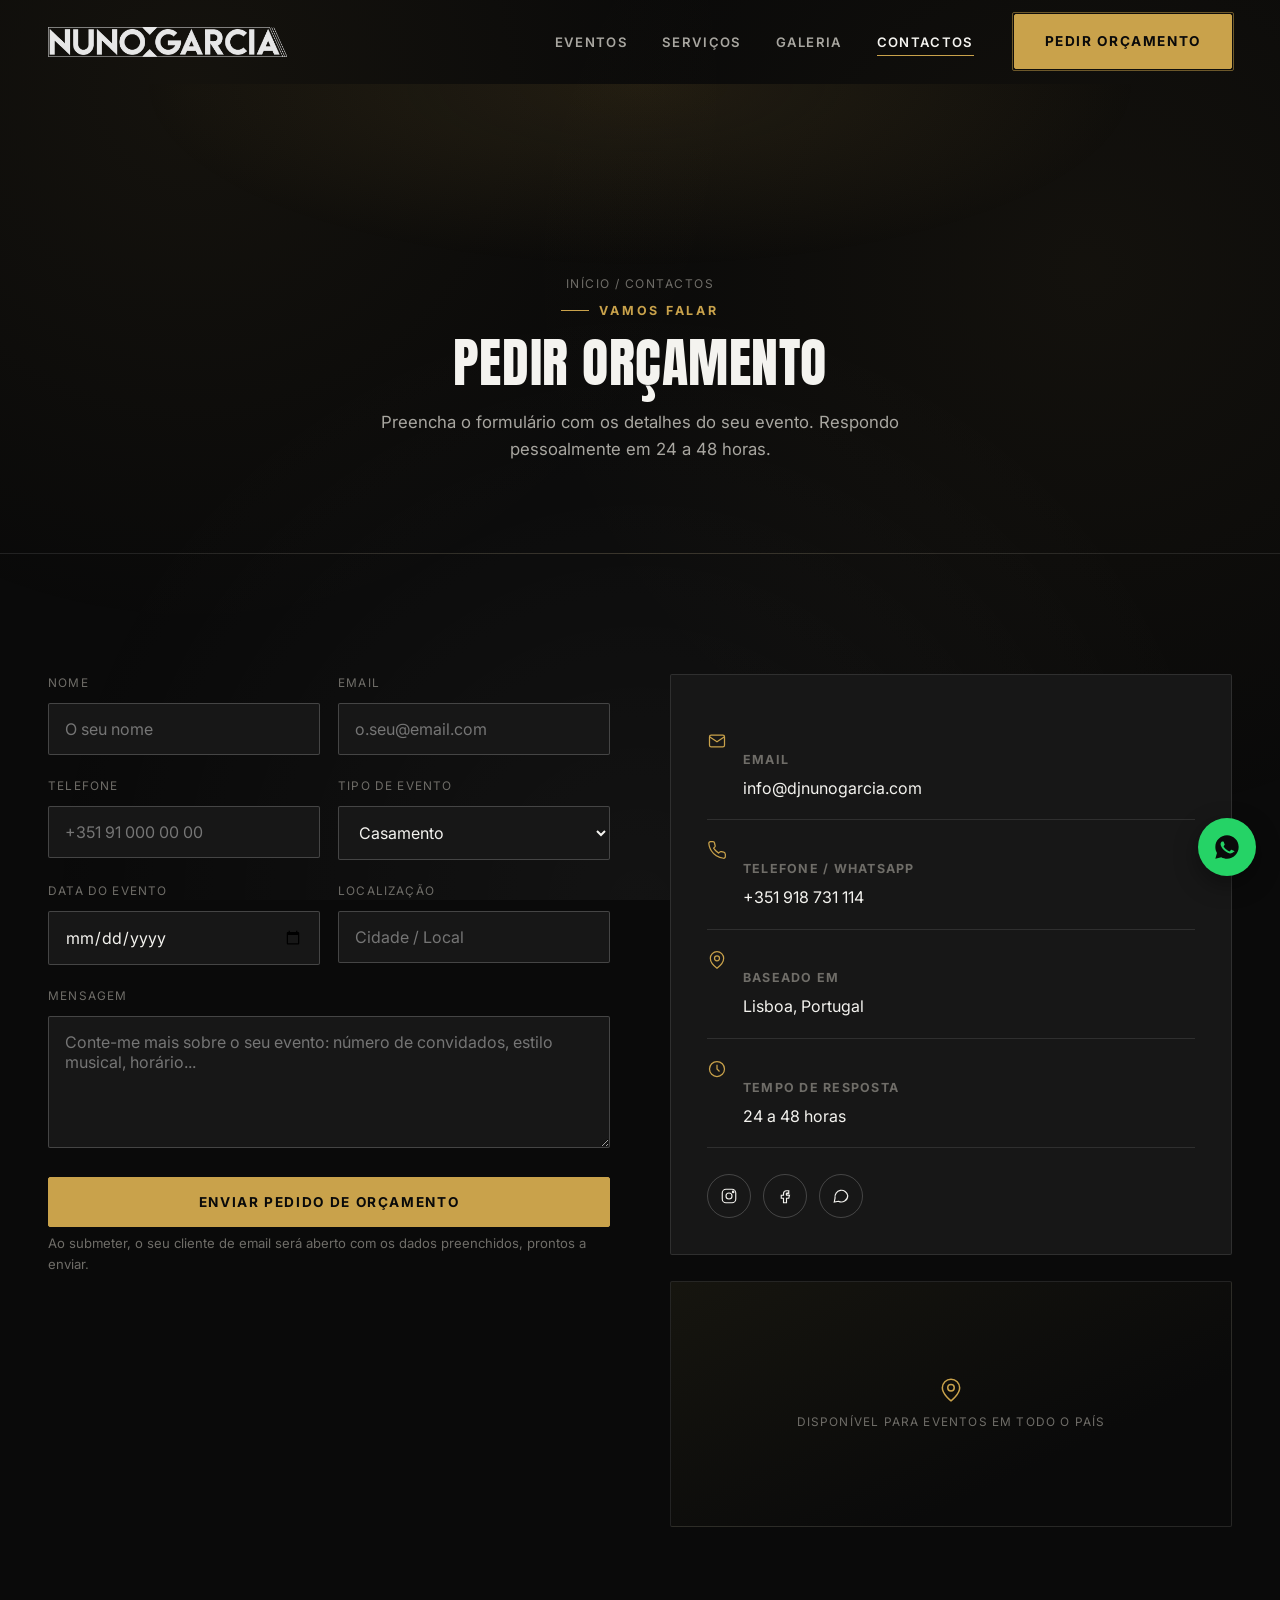
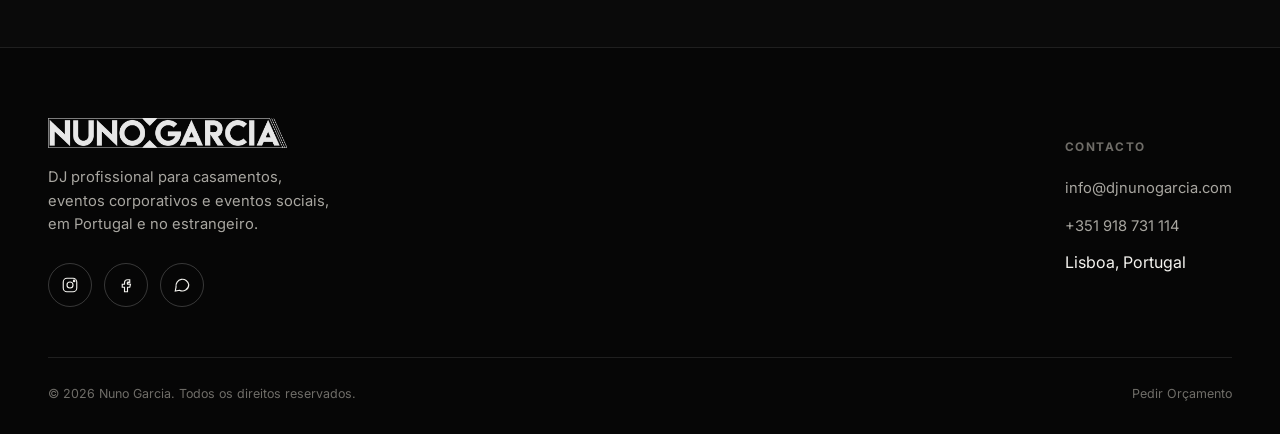
==== commit 3f4d99ba: "Integrate real DJ logo, center the '+' tile, and add real event photos - Replace the CSS-drawn logo " ====
--- a/contactos.html
+++ b/contactos.html
@@ -11,12 +11,7 @@
 
 <header class="site-header">
   <div class="container">
-    <a href="index.html" class="logo">
-      <span class="logo-word">NUNO</span>
-      <span class="logo-x"></span>
-      <span class="logo-word">GARCIA</span>
-      <span class="logo-stripes"></span>
-    </a>
+    <a href="index.html" class="logo"><img src="/images/logos/nuno-garcia-wordmark.png" alt="Nuno Garcia" class="logo-img"></a>
     <nav class="nav-primary">
       <ul class="nav-links">
         <li><a href="eventos.html" data-page="eventos.html">Eventos</a></li>
@@ -145,12 +140,7 @@
   <div class="container">
     <div class="footer-top">
       <div class="footer-col">
-        <a href="index.html" class="logo footer-logo">
-          <span class="logo-word">NUNO</span>
-          <span class="logo-x"></span>
-          <span class="logo-word">GARCIA</span>
-          <span class="logo-stripes"></span>
-        </a>
+        <a href="index.html" class="logo footer-logo"><img src="/images/logos/nuno-garcia-wordmark.png" alt="Nuno Garcia" class="logo-img"></a>
         <p>DJ profissional para casamentos, eventos corporativos e eventos sociais, em Portugal e no estrangeiro.</p>
         <div class="social-row">
           <a href="#" data-instagram-link class="social-btn" aria-label="Instagram" target="_blank" rel="noopener">
--- a/css/style.css
+++ b/css/style.css
@@ -115,52 +115,19 @@
 @media (max-width: 720px){ .section-pad{ padding: 84px 0; } }
 
 /* ==========================================================================
-   Logo (built with CSS — no image asset required)
+   Logo (real wordmark image — images/logos/nuno-garcia-wordmark.png)
    ========================================================================== */
 .logo{
   display: inline-flex;
   align-items: center;
-  gap: 10px;
   white-space: nowrap;
 }
-.logo-word{
-  font-family: var(--font-display);
-  font-size: 1.5rem;
-  letter-spacing: .03em;
-  color: var(--text);
-  line-height: 1;
-}
-.logo-x{
-  position: relative;
-  width: 20px;
-  height: 20px;
-  flex: none;
-}
-.logo-x::before,
-.logo-x::after{
-  content: "";
-  position: absolute;
-  left: 50%;
-  top: 50%;
-  width: 4px;
-  height: 26px;
-  background: var(--accent);
-  transform-origin: center;
-}
-.logo-x::before{ transform: translate(-50%,-50%) rotate(45deg); }
-.logo-x::after{ transform: translate(-50%,-50%) rotate(-45deg); }
-.logo-stripes{
-  width: 14px;
-  height: 22px;
-  flex: none;
-  background:
-    linear-gradient(115deg, transparent 0 42%, var(--text) 42% 54%, transparent 54% 100%),
-    linear-gradient(115deg, transparent 0 62%, var(--text) 62% 74%, transparent 74% 100%);
-}
-.logo.logo-lg .logo-word{ font-size: clamp(2.6rem, 9vw, 6.2rem); }
-.logo.logo-lg .logo-x{ width: clamp(22px, 4vw, 40px); height: clamp(22px, 4vw, 40px); }
-.logo.logo-lg .logo-x::before, .logo.logo-lg .logo-x::after{ height: clamp(26px, 5vw, 48px); width: clamp(4px,.9vw,7px); }
-.logo.logo-lg .logo-stripes{ width: clamp(14px,2.6vw,26px); height: clamp(22px,4vw,40px); }
+.logo-img{
+  display: block;
+  height: 30px;
+  width: auto;
+}
+.logo.logo-lg .logo-img{ height: clamp(48px, 9vw, 108px); }
 
 /* ==========================================================================
    Buttons
@@ -534,31 +501,6 @@
   color: var(--text-faint);
   margin-bottom: 22px;
 }
-.venues-list{
-  display: flex;
-  flex-wrap: wrap;
-  justify-content: center;
-  gap: 12px 14px;
-}
-.venues-list span{
-  font-size: .82rem;
-  letter-spacing: .03em;
-  color: var(--text-muted);
-  padding: 9px 18px;
-  border: 1px solid var(--line-strong);
-  border-radius: 20px;
-  white-space: nowrap;
-  cursor: default;
-  transition: transform .3s var(--ease), border-color .3s var(--ease), color .3s var(--ease), box-shadow .3s var(--ease);
-}
-.venues-list span:hover,
-.venues-list span:focus-visible{
-  transform: scale(1.07);
-  border-color: var(--accent);
-  color: var(--accent-bright);
-  box-shadow: 0 0 0 1px var(--accent), 0 0 18px rgba(201,162,75,.45);
-}
-
 /* Reusable pill chips (event/service "adaptado a" lists, Get Wild catalog) */
 .chip-list{
   display: flex;
@@ -584,6 +526,115 @@
   color: var(--accent-bright);
   box-shadow: 0 0 0 1px var(--accent), 0 0 18px rgba(201,162,75,.45);
 }
+
+/* Logo wall (portfolio.html) — space for the "most important" partner/venue
+   logos. Set the real logo per-tile with style="--logo:url('...')"; with
+   no file yet it's just a clean bordered box with the name underneath. */
+.logo-row{
+  display: grid;
+  grid-template-columns: repeat(4, 150px);
+  justify-content: center;
+  gap: 22px;
+  margin-bottom: 60px;
+}
+@media (max-width: 700px){
+  .logo-row{ grid-template-columns: repeat(2, 130px); }
+}
+.logo-tile{
+  width: 150px;
+  text-align: center;
+  text-decoration: none;
+}
+.logo-tile-box .logo-tile-plus{
+  position: relative;
+  display: block;
+  width: 100%;
+  height: 100%;
+}
+.logo-tile-box .logo-tile-plus::before,
+.logo-tile-box .logo-tile-plus::after{
+  content: "";
+  position: absolute;
+  top: 50%;
+  left: 50%;
+  background: var(--accent);
+  transform: translate(-50%, -50%);
+  transition: background-color .3s var(--ease);
+}
+.logo-tile-box .logo-tile-plus::before{ width: 48px; height: 9px; }
+.logo-tile-box .logo-tile-plus::after{ width: 9px; height: 48px; }
+.logo-tile-box.is-plus{
+  border-color: transparent;
+  background-color: transparent;
+}
+.logo-tile:hover .logo-tile-box.is-plus,
+.logo-tile:focus-visible .logo-tile-box.is-plus{
+  border-color: transparent;
+  box-shadow: none;
+  transform: scale(1.15);
+}
+.logo-tile:hover .logo-tile-plus::before,
+.logo-tile:hover .logo-tile-plus::after,
+.logo-tile:focus-visible .logo-tile-plus::before,
+.logo-tile:focus-visible .logo-tile-plus::after{
+  background: var(--accent-bright);
+}
+.logo-tile-box{
+  width: 100%;
+  height: 92px;
+  border: 1px solid var(--line);
+  border-radius: var(--radius);
+  background-color: var(--surface-solid);
+  padding: 16px;
+  transition: transform .3s var(--ease), border-color .3s var(--ease), box-shadow .3s var(--ease);
+}
+.logo-tile-box .logo-tile-img{
+  width: 100%;
+  height: 100%;
+  background-image: var(--logo, none);
+  background-size: contain;
+  background-position: center;
+  background-repeat: no-repeat;
+}
+.logo-tile:hover .logo-tile-box,
+.logo-tile:focus-visible .logo-tile-box{
+  transform: scale(1.06);
+  border-color: var(--accent);
+  box-shadow: 0 0 0 1px var(--accent), 0 0 18px rgba(201,162,75,.4);
+}
+.logo-tile span{
+  display: block;
+  margin-top: 10px;
+  font-size: .68rem;
+  letter-spacing: .08em;
+  text-transform: uppercase;
+  color: var(--text-faint);
+}
+
+/* Long text columns (portfolio.html) */
+.portfolio-columns{
+  display: grid;
+  grid-template-columns: repeat(3, 1fr);
+  gap: 44px;
+  text-align: center;
+}
+@media (max-width: 780px){ .portfolio-columns{ grid-template-columns: 1fr; gap: 36px; } }
+.portfolio-col h4{
+  font-size: .82rem;
+  font-weight: 800;
+  letter-spacing: .08em;
+  text-transform: uppercase;
+  color: var(--accent);
+  margin-bottom: 18px;
+}
+.portfolio-col ul{ display: inline-block; text-align: center; }
+.portfolio-col li{
+  color: var(--text-muted);
+  font-size: .92rem;
+  line-height: 1.9;
+  transition: color .2s;
+}
+.portfolio-col li:hover{ color: var(--accent-bright); }
 
 /* Event / service packages (eventos.html, servicos.html) */
 .package-row{
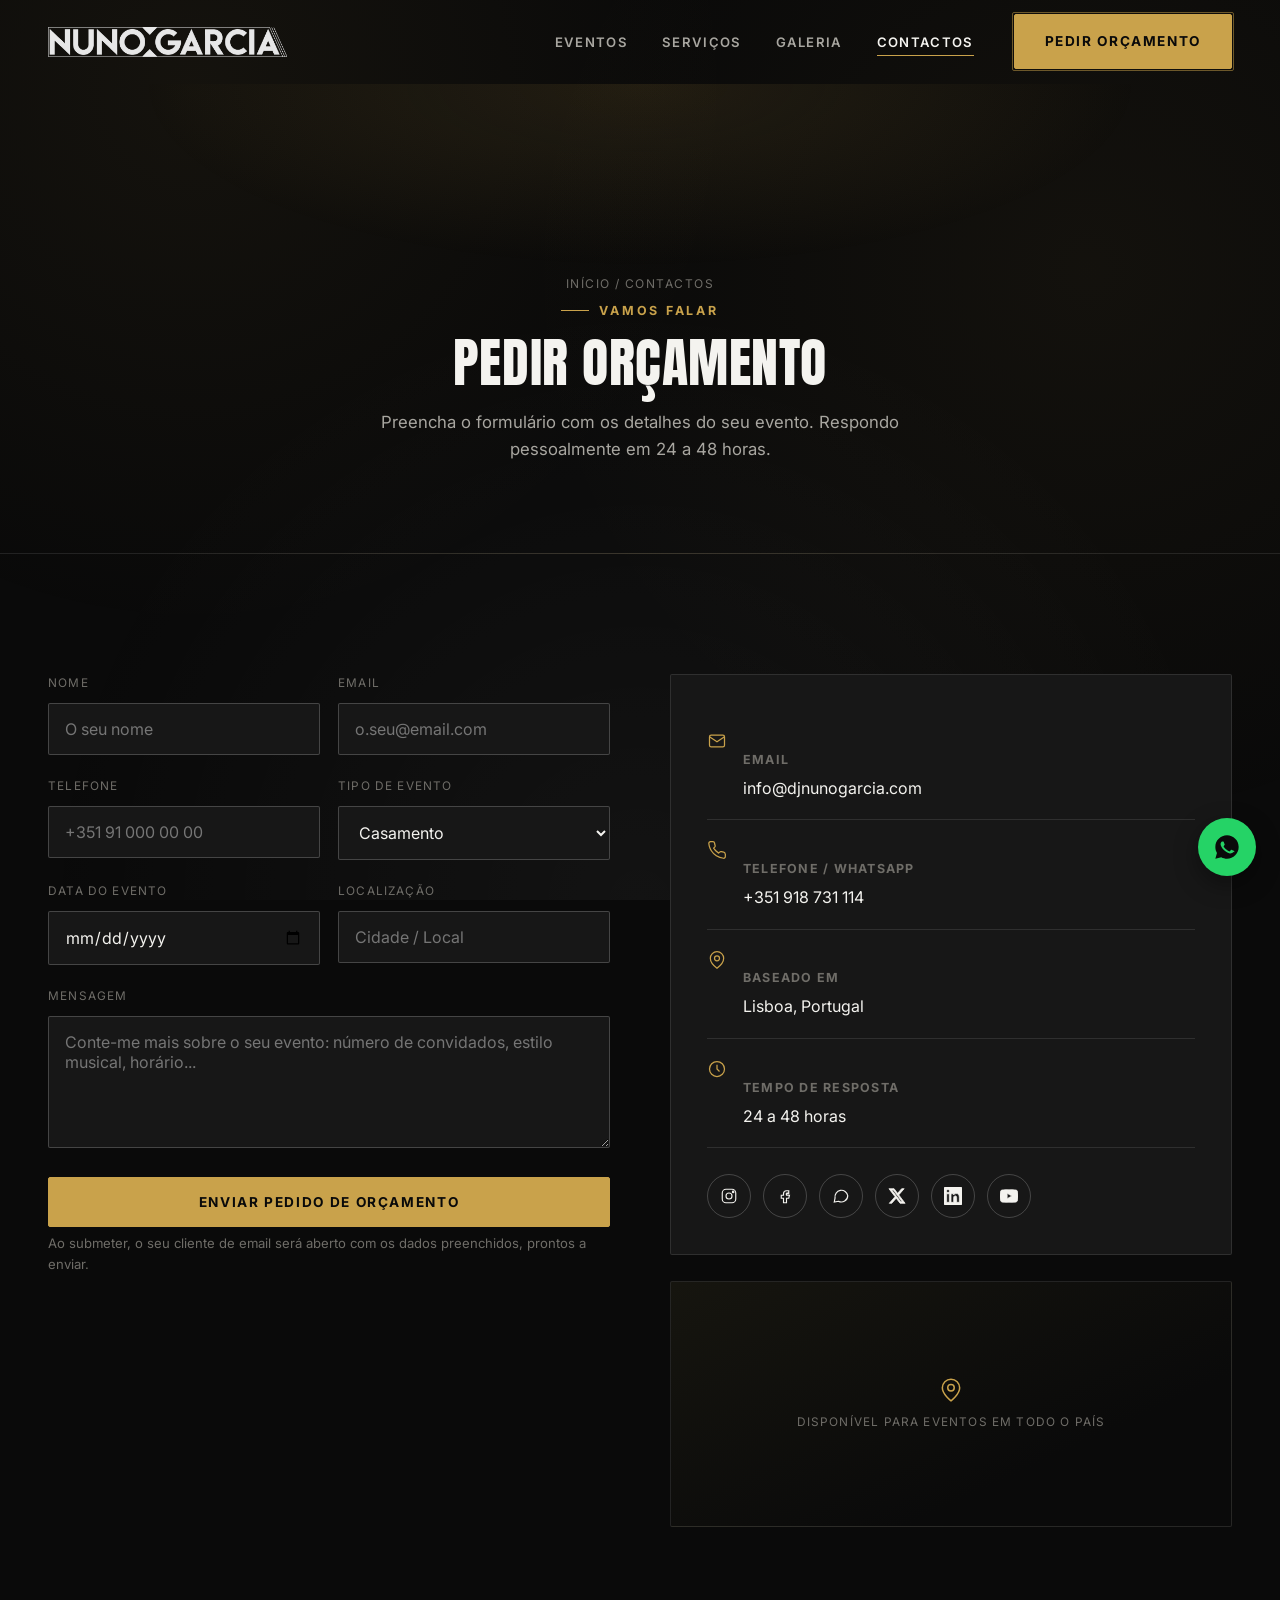
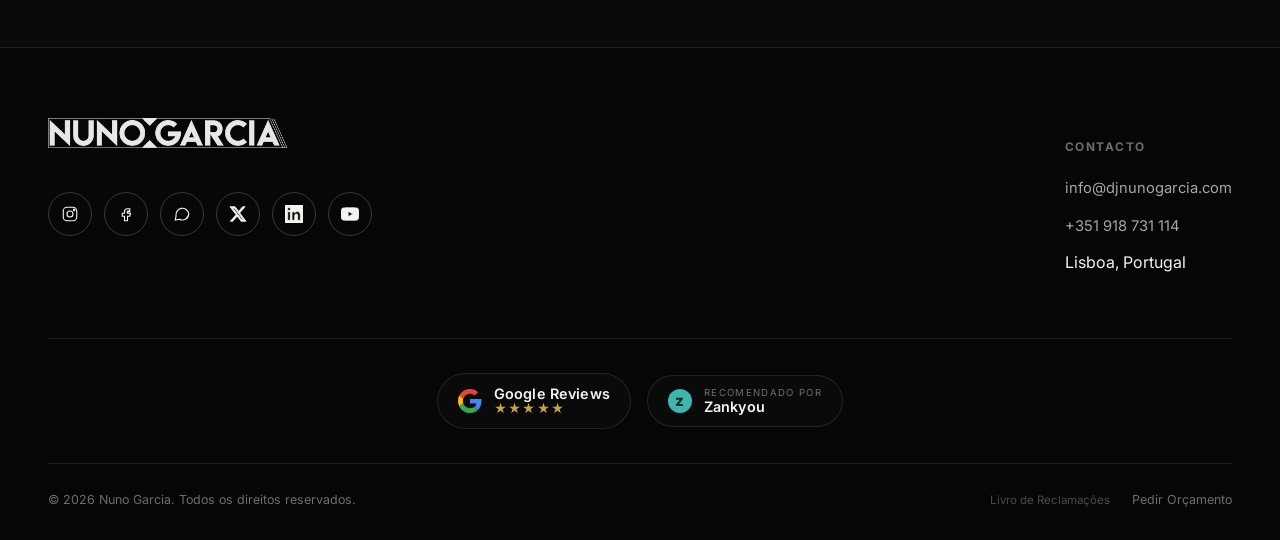
==== commit e9999ae9: "Remove PT+/DJ Set stats & footer tagline, add X/LinkedIn/YouTube + trust badges Applied on top of th" ====
--- a/contactos.html
+++ b/contactos.html
@@ -121,6 +121,15 @@
               <a href="#" data-whatsapp-link class="social-btn" aria-label="WhatsApp" target="_blank" rel="noopener">
                 <svg viewBox="0 0 24 24" fill="none" stroke-width="1.5"><path d="M21 11.5a8.5 8.5 0 0 1-12.4 7.5L3 20l1.1-5.5A8.5 8.5 0 1 1 21 11.5Z"/></svg>
               </a>
+              <a href="#" data-x-link class="social-btn" aria-label="X (Twitter)" target="_blank" rel="noopener">
+                <svg viewBox="0 0 24 24" aria-hidden="true"><path fill="currentColor" d="M18.244 2.25h3.308l-7.227 8.26 8.502 11.24H16.17l-5.214-6.817L4.99 21.75H1.68l7.73-8.835L1.254 2.25H8.08l4.713 6.231zm-1.161 17.52h1.833L7.084 4.126H5.117z"/></svg>
+              </a>
+              <a href="#" data-linkedin-link class="social-btn" aria-label="LinkedIn" target="_blank" rel="noopener">
+                <svg viewBox="0 0 24 24" aria-hidden="true"><path fill="currentColor" d="M20.447 20.452h-3.554v-5.569c0-1.328-.027-3.037-1.852-3.037-1.853 0-2.136 1.445-2.136 2.939v5.667H9.351V9h3.414v1.561h.046c.477-.9 1.637-1.85 3.37-1.85 3.601 0 4.267 2.37 4.267 5.455v6.286zM5.337 7.433a2.062 2.062 0 01-2.063-2.065 2.064 2.064 0 112.063 2.065zm1.782 13.019H3.555V9h3.564v11.452zM22.225 0H1.771C.792 0 0 .774 0 1.729v20.542C0 23.227.792 24 1.771 24h20.451C23.2 24 24 23.227 24 22.271V1.729C24 .774 23.2 0 22.222 0h.003z"/></svg>
+              </a>
+              <a href="#" data-youtube-link class="social-btn" aria-label="YouTube" target="_blank" rel="noopener">
+                <svg viewBox="0 0 24 24" aria-hidden="true"><path fill="currentColor" d="M23.498 6.186a3.016 3.016 0 0 0-2.122-2.136C19.505 3.545 12 3.545 12 3.545s-7.505 0-9.377.505A3.017 3.017 0 0 0 .502 6.186C0 8.07 0 12 0 12s0 3.93.502 5.814a3.016 3.016 0 0 0 2.122 2.136c1.871.505 9.376.505 9.376.505s7.505 0 9.377-.505a3.015 3.015 0 0 0 2.122-2.136C24 15.93 24 12 24 12s0-3.93-.502-5.814zM9.545 15.568V8.432L15.818 12l-6.273 3.568z"/></svg>
+              </a>
             </div>
           </div>
 
@@ -141,7 +150,6 @@
     <div class="footer-top">
       <div class="footer-col">
         <a href="index.html" class="logo footer-logo"><img src="/images/logos/nuno-garcia-wordmark.png" alt="Nuno Garcia" class="logo-img"></a>
-        <p>DJ profissional para casamentos, eventos corporativos e eventos sociais, em Portugal e no estrangeiro.</p>
         <div class="social-row">
           <a href="#" data-instagram-link class="social-btn" aria-label="Instagram" target="_blank" rel="noopener">
             <svg viewBox="0 0 24 24" fill="none" stroke-width="1.5"><rect x="3" y="3" width="18" height="18" rx="5"/><circle cx="12" cy="12" r="4"/><circle cx="17.5" cy="6.5" r="1"/></svg>
@@ -151,6 +159,15 @@
           </a>
           <a href="#" data-whatsapp-link class="social-btn" aria-label="WhatsApp" target="_blank" rel="noopener">
             <svg viewBox="0 0 24 24" fill="none" stroke-width="1.5"><path d="M21 11.5a8.5 8.5 0 0 1-12.4 7.5L3 20l1.1-5.5A8.5 8.5 0 1 1 21 11.5Z"/></svg>
+          </a>
+          <a href="#" data-x-link class="social-btn" aria-label="X (Twitter)" target="_blank" rel="noopener">
+            <svg viewBox="0 0 24 24" aria-hidden="true"><path fill="currentColor" d="M18.244 2.25h3.308l-7.227 8.26 8.502 11.24H16.17l-5.214-6.817L4.99 21.75H1.68l7.73-8.835L1.254 2.25H8.08l4.713 6.231zm-1.161 17.52h1.833L7.084 4.126H5.117z"/></svg>
+          </a>
+          <a href="#" data-linkedin-link class="social-btn" aria-label="LinkedIn" target="_blank" rel="noopener">
+            <svg viewBox="0 0 24 24" aria-hidden="true"><path fill="currentColor" d="M20.447 20.452h-3.554v-5.569c0-1.328-.027-3.037-1.852-3.037-1.853 0-2.136 1.445-2.136 2.939v5.667H9.351V9h3.414v1.561h.046c.477-.9 1.637-1.85 3.37-1.85 3.601 0 4.267 2.37 4.267 5.455v6.286zM5.337 7.433a2.062 2.062 0 01-2.063-2.065 2.064 2.064 0 112.063 2.065zm1.782 13.019H3.555V9h3.564v11.452zM22.225 0H1.771C.792 0 0 .774 0 1.729v20.542C0 23.227.792 24 1.771 24h20.451C23.2 24 24 23.227 24 22.271V1.729C24 .774 23.2 0 22.222 0h.003z"/></svg>
+          </a>
+          <a href="#" data-youtube-link class="social-btn" aria-label="YouTube" target="_blank" rel="noopener">
+            <svg viewBox="0 0 24 24" aria-hidden="true"><path fill="currentColor" d="M23.498 6.186a3.016 3.016 0 0 0-2.122-2.136C19.505 3.545 12 3.545 12 3.545s-7.505 0-9.377.505A3.017 3.017 0 0 0 .502 6.186C0 8.07 0 12 0 12s0 3.93.502 5.814a3.016 3.016 0 0 0 2.122 2.136c1.871.505 9.376.505 9.376.505s7.505 0 9.377-.505a3.015 3.015 0 0 0 2.122-2.136C24 15.93 24 12 24 12s0-3.93-.502-5.814zM9.545 15.568V8.432L15.818 12l-6.273 3.568z"/></svg>
           </a>
         </div>
       </div>
@@ -163,9 +180,22 @@
         </ul>
       </div>
     </div>
+    <div class="footer-trust">
+      <a class="trust-badge" href="https://www.google.com/maps/place//@38.6942522,-9.3604851,17z/data=!3m1!4b1!4m3!3m2!1s0xd1ec8b26f78ff87:0xf56168be96d08d19!12e1?entry=ttu&amp;g_ep=EgoyMDI2MDkwMi4wIKXMDSoASAFQAw%3D%3D" target="_blank" rel="noopener" aria-label="Ver avaliações no Google">
+        <svg viewBox="0 0 48 48" aria-hidden="true"><path fill="#EA4335" d="M24 9.5c3.54 0 6.71 1.22 9.21 3.6l6.85-6.85C35.9 2.38 30.47 0 24 0 14.62 0 6.51 5.38 2.56 13.22l7.98 6.19C12.43 13.72 17.74 9.5 24 9.5z"/><path fill="#4285F4" d="M46.98 24.55c0-1.57-.15-3.09-.38-4.55H24v9.02h12.94c-.58 2.96-2.26 5.48-4.78 7.18l7.73 6c4.51-4.18 7.09-10.36 7.09-17.65z"/><path fill="#FBBC05" d="M10.53 28.59c-.48-1.45-.76-2.99-.76-4.59s.28-3.14.76-4.59l-7.98-6.19C.92 16.46 0 20.12 0 24c0 3.88.92 7.54 2.56 10.78l7.97-6.19z"/><path fill="#34A853" d="M24 48c6.48 0 11.93-2.13 15.89-5.81l-7.73-6c-2.15 1.45-4.92 2.3-8.16 2.3-6.26 0-11.57-4.22-13.47-9.91l-7.98 6.19C6.51 42.62 14.62 48 24 48z"/></svg>
+        <span class="trust-text"><strong>Google Reviews</strong><span class="trust-stars">★★★★★</span></span>
+      </a>
+      <a class="trust-badge" href="https://www.zankyou.pt/f/dj-nuno-garcia-176769" target="_blank" rel="noopener" aria-label="Perfil no Zankyou">
+        <span class="trust-zk" aria-hidden="true">z</span>
+        <span class="trust-text"><span class="trust-kicker">Recomendado por</span><strong>Zankyou</strong></span>
+      </a>
+    </div>
     <div class="footer-bottom">
       <span>© <span data-year></span> Nuno Garcia. Todos os direitos reservados.</span>
-      <a href="contactos.html#orcamento-form">Pedir Orçamento</a>
+      <div class="footer-bottom-right">
+        <a class="footer-lr" href="https://www.livroreclamacoes.pt/Inicio/" target="_blank" rel="noopener">Livro de Reclamações</a>
+        <a href="contactos.html#orcamento-form">Pedir Orçamento</a>
+      </div>
     </div>
   </div>
 </footer>
--- a/css/style.css
+++ b/css/style.css
@@ -465,13 +465,14 @@
 .bio-text p{ color: var(--text-muted); margin-bottom: 16px; font-size: 1.02rem; }
 .bio-stats{
   display: grid;
-  grid-template-columns: repeat(4, auto);
-  gap: 30px;
+  grid-template-columns: repeat(3, auto);
+  justify-content: start;
+  gap: 30px 44px;
   margin-top: 38px;
   padding-top: 32px;
   border-top: 1px solid var(--line);
 }
-@media (max-width: 640px){ .bio-stats{ grid-template-columns: repeat(2,1fr); } }
+@media (max-width: 640px){ .bio-stats{ grid-template-columns: repeat(2,1fr); justify-content: stretch; } }
 .bio-stats strong{
   display: block;
   font-family: var(--font-display);
@@ -1004,6 +1005,54 @@
 .footer-col ul a{ color: var(--text-muted); font-size: .92rem; transition: color .2s; }
 .footer-col ul a:hover{ color: var(--accent); }
 .footer-logo{ margin-bottom: 18px; }
+
+/* Trust badges (Google Reviews + Zankyou) in the middle of the footer */
+.footer-trust{
+  display: flex;
+  justify-content: center;
+  align-items: center;
+  flex-wrap: wrap;
+  gap: 16px;
+  padding: 34px 0;
+  border-top: 1px solid var(--line);
+}
+.trust-badge{
+  display: inline-flex;
+  align-items: center;
+  gap: 12px;
+  padding: 11px 20px;
+  border: 1px solid var(--line);
+  border-radius: 999px;
+  background: rgba(255,255,255,.02);
+  text-decoration: none;
+  transition: border-color .25s var(--ease), transform .25s var(--ease), background .25s var(--ease);
+}
+.trust-badge:hover,
+.trust-badge:focus-visible{
+  border-color: var(--accent);
+  transform: translateY(-2px);
+  background: rgba(201,162,75,.06);
+}
+.trust-badge svg{ width: 24px; height: 24px; flex: none; }
+.trust-zk{
+  flex: none;
+  width: 24px; height: 24px;
+  border-radius: 50%;
+  background: #3fb6ac;
+  color: #06302c;
+  font-weight: 800;
+  font-size: .95rem;
+  display: flex; align-items: center; justify-content: center;
+  line-height: 1;
+}
+.trust-text{ display: flex; flex-direction: column; line-height: 1.2; }
+.trust-kicker{
+  font-size: .6rem; letter-spacing: .14em; text-transform: uppercase;
+  color: var(--text-faint);
+}
+.trust-text strong{ font-size: .9rem; color: var(--text); font-weight: 600; letter-spacing: .01em; }
+.trust-stars{ color: var(--accent); font-size: .78rem; letter-spacing: .1em; }
+
 .footer-bottom{
   display: flex; justify-content: space-between; align-items: center;
   padding-top: 26px; border-top: 1px solid var(--line);
@@ -1011,6 +1060,15 @@
   flex-wrap: wrap; gap: 12px;
 }
 .footer-bottom a:hover{ color: var(--accent); }
+.footer-bottom-right{ display: flex; align-items: center; gap: 22px; flex-wrap: wrap; }
+/* Livro de Reclamações — deliberately discreet, tucked in the corner */
+.footer-lr{
+  font-size: .72rem;
+  color: var(--text-faint);
+  opacity: .68;
+  transition: color .2s, opacity .2s;
+}
+.footer-lr:hover{ color: var(--accent); opacity: 1; }
 
 /* ==========================================================================
    Floating helpers: WhatsApp + mobile sticky CTA + back to top
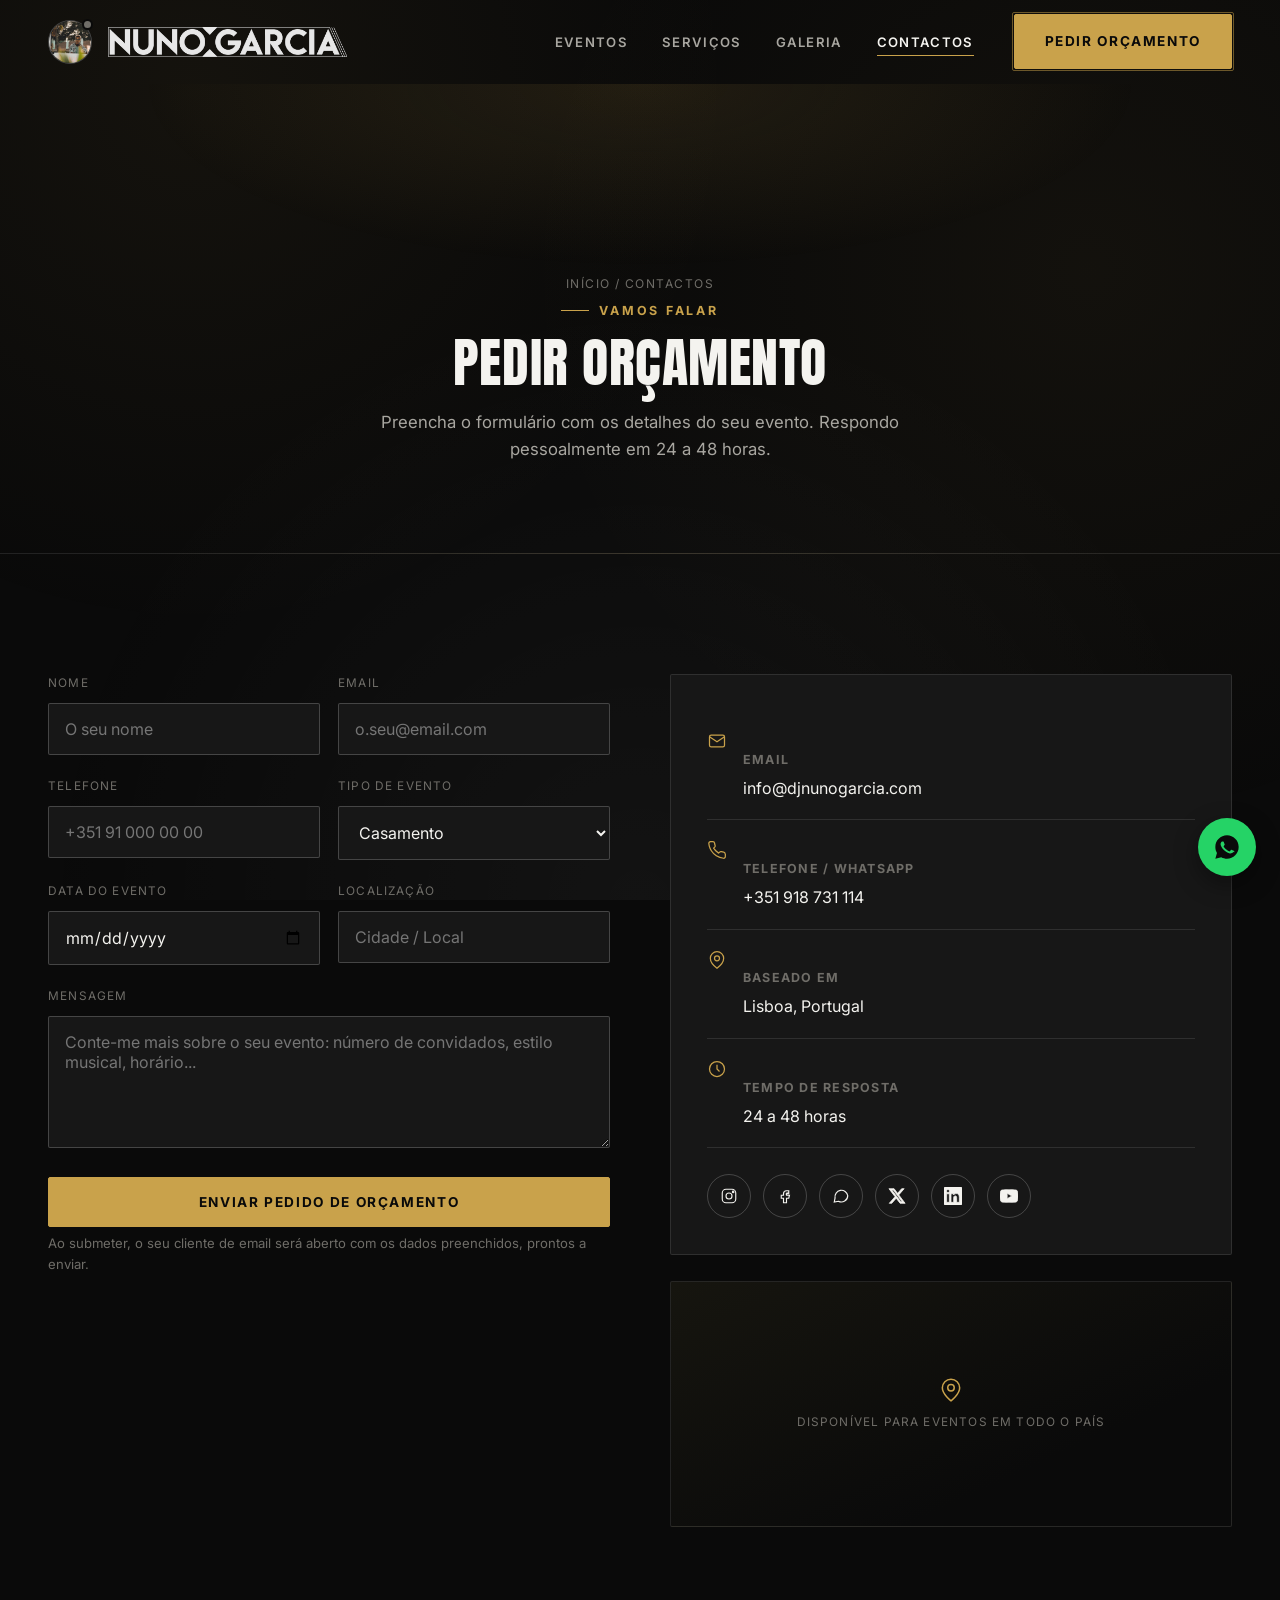
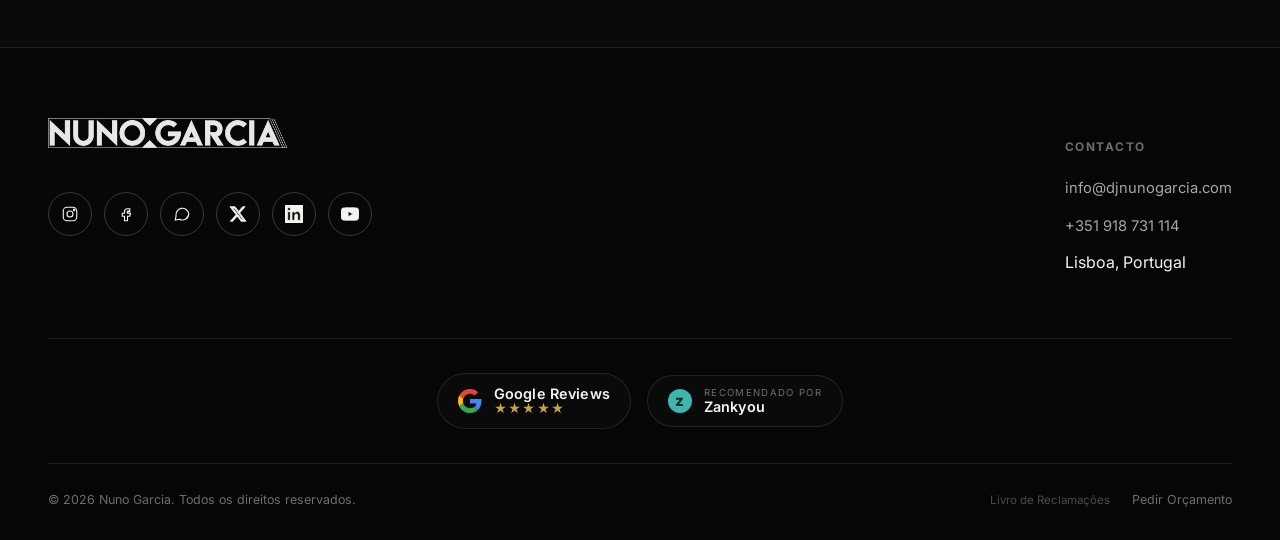
==== commit cf59ad16: "Fix mini-player icon toggling, panel position, and add a mute button - Root cause of the play/pause " ====
--- a/contactos.html
+++ b/contactos.html
@@ -11,7 +11,50 @@
 
 <header class="site-header">
   <div class="container">
-    <a href="index.html" class="logo"><img src="/images/logos/nuno-garcia-wordmark.png" alt="Nuno Garcia" class="logo-img"></a>
+    <div class="header-start">
+      <div class="mini-player" id="mini-player" hidden>
+        <button type="button" class="mp-toggle" id="mpToggle" aria-label="Abrir leitor de música" aria-expanded="false">
+          <img class="mp-toggle-cover" id="mpToggleCover" src="/images/audio-cover-placeholder.svg" alt="">
+          <span class="mp-toggle-dot"></span>
+        </button>
+        <div class="mp-panel" id="mpPanel">
+          <div class="mp-row">
+            <img class="mp-cover" id="mpCover" src="/images/audio-cover-placeholder.svg" alt="">
+            <div class="mp-info">
+              <strong class="mp-title" id="mpTitle">—</strong>
+              <span class="mp-artist">Nuno Garcia</span>
+            </div>
+            <div class="mp-controls">
+              <button type="button" class="mp-btn" data-mp="prev" aria-label="Faixa anterior">
+                <svg viewBox="0 0 24 24" fill="currentColor"><path d="M6 6h2v12H6zm3.5 6 8.5 6V6z"/></svg>
+              </button>
+              <button type="button" class="mp-btn mp-btn-play" data-mp="playpause" aria-label="Reproduzir">
+                <svg id="mpIconPlay" viewBox="0 0 24 24" fill="currentColor"><path d="M8 5v14l11-7z"/></svg>
+                <svg id="mpIconPause" viewBox="0 0 24 24" fill="currentColor" hidden><path d="M6 19h4V5H6v14zm8-14v14h4V5h-4z"/></svg>
+              </button>
+              <button type="button" class="mp-btn" data-mp="next" aria-label="Faixa seguinte">
+                <svg viewBox="0 0 24 24" fill="currentColor"><path d="M6 18l8.5-6L6 6v12zM16 6v12h2V6z"/></svg>
+              </button>
+            </div>
+            <div class="mp-volume">
+              <button type="button" class="mp-vol-btn" data-mp="mute" aria-label="Silenciar">
+                <svg id="mpIconVolUp" class="mp-vol-icon" viewBox="0 0 24 24" fill="currentColor"><path d="M3 9v6h4l5 5V4L7 9H3z"/></svg>
+                <svg id="mpIconVolMute" class="mp-vol-icon" viewBox="0 0 24 24" fill="currentColor" hidden><path d="M3 9v6h4l5 5V4L7 9H3zm12.7 3L14 10.7 15.3 12 14 13.3 15.3 14.6 17 12.9l1.7 1.7 1.3-1.3-1.7-1.7L20 10l-1.3-1.3z"/></svg>
+              </button>
+              <input type="range" class="mp-vol-slider" id="mpVolume" min="0" max="1" step="0.01" value="0.8" aria-label="Volume">
+            </div>
+            <button type="button" class="mp-close" data-mp="close" aria-label="Fechar leitor">✕</button>
+          </div>
+          <div class="mp-seek-row">
+            <span class="mp-time" id="mpCurrentTime">0:00</span>
+            <input type="range" class="mp-seek" id="mpSeek" min="0" max="1000" value="0" aria-label="Progresso">
+            <span class="mp-time" id="mpDuration">0:00</span>
+          </div>
+        </div>
+        <audio id="mpAudio" preload="metadata"></audio>
+      </div>
+      <a href="index.html" class="logo"><img src="/images/logos/nuno-garcia-wordmark.png" alt="Nuno Garcia" class="logo-img"></a>
+    </div>
     <nav class="nav-primary">
       <ul class="nav-links">
         <li><a href="eventos.html" data-page="eventos.html">Eventos</a></li>
@@ -205,5 +248,6 @@
 </a>
 
 <script src="js/main.js"></script>
+<script src="js/player.js"></script>
 </body>
 </html>
--- a/css/style.css
+++ b/css/style.css
@@ -296,6 +296,148 @@
 }
 
 /* ==========================================================================
+   Mini-player (header, PC only for now — mobile gets its own pass later)
+   ========================================================================== */
+.header-start{ display: flex; align-items: center; gap: 16px; }
+
+.mini-player{ position: relative; display: flex; align-items: center; }
+.mini-player[hidden]{ display: none !important; }
+@media (max-width: 900px){
+  .mini-player{ display: none !important; }
+}
+/* Chromium (and others) don't apply the UA [hidden] rule to inline <svg>
+   elements, so the play/pause and volume/mute icon swaps need this spelled
+   out explicitly or both icons stay visible at once. */
+.mini-player svg[hidden]{ display: none !important; }
+
+.mp-toggle{
+  width: 44px;
+  height: 44px;
+  border-radius: 50%;
+  padding: 0;
+  border: 1px solid var(--line-strong);
+  background: var(--surface-solid);
+  position: relative;
+  overflow: visible;
+  flex-shrink: 0;
+}
+.mp-toggle-cover{
+  width: 100%;
+  height: 100%;
+  border-radius: 50%;
+  object-fit: cover;
+}
+.mp-toggle-dot{
+  position: absolute;
+  top: -2px; right: -2px;
+  width: 11px; height: 11px;
+  border-radius: 50%;
+  background: var(--text-faint);
+  border: 2px solid var(--bg);
+  transition: background .2s;
+}
+.mini-player.is-playing .mp-toggle-dot{
+  background: var(--accent-bright);
+  box-shadow: 0 0 8px rgba(232,200,118,.7);
+}
+.mini-player.is-open .mp-toggle{ display: none; }
+
+.mp-panel{
+  display: none;
+  position: absolute;
+  top: calc(100% + 10px);
+  left: 0;
+  z-index: 50;
+  width: 440px;
+  flex-direction: column;
+  gap: 8px;
+  padding: 12px 16px;
+  border-radius: 16px;
+  border: 1px solid var(--line);
+  background: rgba(20,20,20,.97);
+  backdrop-filter: blur(12px);
+  -webkit-backdrop-filter: blur(12px);
+  box-shadow: 0 12px 32px rgba(0,0,0,.5);
+}
+.mini-player.is-open .mp-panel{ display: flex; }
+
+.mp-row{ display: flex; align-items: center; gap: 10px; }
+.mp-cover{ width: 46px; height: 46px; border-radius: 8px; object-fit: cover; flex-shrink: 0; }
+.mp-info{ min-width: 0; flex: 1 1 auto; display: flex; flex-direction: column; }
+.mp-title, .mp-artist{ white-space: nowrap; overflow: hidden; text-overflow: ellipsis; }
+.mp-title{ font-size: .82rem; font-weight: 700; }
+.mp-artist{ font-size: .72rem; color: var(--text-muted); }
+
+.mp-controls{ display: flex; align-items: center; gap: 2px; flex-shrink: 0; }
+.mp-btn{
+  width: 28px; height: 28px;
+  display: flex; align-items: center; justify-content: center;
+  background: transparent; border: none; border-radius: 50%;
+  color: var(--text-muted);
+}
+.mp-btn:hover{ color: var(--text); }
+.mp-btn svg{ width: 16px; height: 16px; }
+.mp-btn-play{
+  width: 34px; height: 34px;
+  background: var(--surface-solid);
+  border: 1px solid var(--line-strong);
+  color: var(--text);
+}
+.mp-btn-play svg{ width: 18px; height: 18px; }
+
+.mp-volume{ display: flex; align-items: center; gap: 6px; flex-shrink: 0; }
+.mp-vol-btn{
+  width: 22px; height: 22px;
+  display: flex; align-items: center; justify-content: center;
+  background: transparent; border: none; border-radius: 50%;
+  color: var(--text-faint);
+  flex-shrink: 0;
+}
+.mp-vol-btn:hover{ color: var(--text); }
+.mp-vol-icon{ width: 15px; height: 15px; }
+.mp-vol-slider{ width: 56px; }
+
+.mp-close{
+  width: 22px; height: 22px;
+  display: flex; align-items: center; justify-content: center;
+  background: transparent; border: none;
+  color: var(--text-faint);
+  font-size: .85rem;
+  flex-shrink: 0;
+}
+.mp-close:hover{ color: var(--text); }
+
+.mp-seek-row{ display: flex; align-items: center; gap: 8px; }
+.mp-time{ font-size: .68rem; color: var(--text-faint); font-variant-numeric: tabular-nums; flex-shrink: 0; }
+.mp-seek{ flex: 1 1 auto; }
+
+.mini-player input[type="range"]{
+  -webkit-appearance: none;
+  appearance: none;
+  height: 4px;
+  border-radius: 2px;
+  background: rgba(255,255,255,.15);
+  outline: none;
+}
+.mp-seek{
+  background: linear-gradient(to right, var(--accent) var(--mp-fill, 0%), rgba(255,255,255,.15) var(--mp-fill, 0%));
+}
+.mini-player input[type="range"]::-webkit-slider-thumb{
+  -webkit-appearance: none;
+  width: 11px; height: 11px;
+  border-radius: 50%;
+  background: var(--text);
+  cursor: pointer;
+}
+.mini-player input[type="range"]::-moz-range-thumb{
+  width: 11px; height: 11px;
+  border: none;
+  border-radius: 50%;
+  background: var(--text);
+  cursor: pointer;
+}
+
+/* ==========================================================================
    Hero
    ========================================================================== */
 .hero{
@@ -589,6 +731,9 @@
   padding: 16px;
   transition: transform .3s var(--ease), border-color .3s var(--ease), box-shadow .3s var(--ease);
 }
+/* Larger variant for tiles whose logo art needs more room to read clearly
+   (e.g. the wide Intercontinental wordmark, the compact Pestana mark). */
+.logo-row-lg .logo-tile-box{ height: 112px; padding: 8px; }
 .logo-tile-box .logo-tile-img{
   width: 100%;
   height: 100%;
@@ -780,6 +925,7 @@
   grid-auto-rows: 220px;
   gap: 14px;
 }
+.gallery-grid[hidden]{ display: none; }
 .gallery-item{
   position: relative;
   overflow: hidden;
@@ -811,6 +957,57 @@
   .gallery-grid{ grid-template-columns: 1fr; }
   .gallery-item.wide, .gallery-item.tall{ grid-column: auto; grid-row: auto; }
 }
+
+/* DJ Sets tab — YouTube video links, shown only when its own filter is
+   selected (never mixed into "Todos"). Each card/logo is a plain <a>: paste
+   the real YouTube URL into its href and it works with no other changes. */
+.djsets-grid{
+  display: grid;
+  grid-template-columns: repeat(3, 1fr);
+  grid-auto-rows: 220px;
+  gap: 14px;
+}
+@media (max-width: 900px){ .djsets-grid{ grid-template-columns: repeat(2,1fr); grid-auto-rows: 190px; } }
+@media (max-width: 520px){ .djsets-grid{ grid-template-columns: 1fr; } }
+.djset-card{
+  display: flex;
+  align-items: center;
+  justify-content: center;
+  border: 1px solid var(--line);
+  border-radius: var(--radius);
+  background-color: var(--surface-solid);
+  color: var(--text-faint);
+  font-size: .74rem;
+  letter-spacing: .08em;
+  text-transform: uppercase;
+  transition: border-color .25s var(--ease), color .25s var(--ease), transform .25s var(--ease);
+}
+.djset-card:hover{ border-color: var(--accent); color: var(--accent); transform: translateY(-2px); }
+
+.djsets-logos{
+  display: grid;
+  grid-template-columns: repeat(4, 150px);
+  justify-content: center;
+  gap: 22px;
+  margin-top: 44px;
+}
+@media (max-width: 700px){ .djsets-logos{ grid-template-columns: repeat(2, 130px); } }
+.djset-logo{
+  display: flex;
+  align-items: center;
+  justify-content: center;
+  height: 92px;
+  border: 1px solid var(--line);
+  border-radius: var(--radius);
+  background-color: var(--surface-solid);
+  color: var(--text-faint);
+  font-size: .7rem;
+  letter-spacing: .08em;
+  text-transform: uppercase;
+  transition: border-color .25s var(--ease), color .25s var(--ease), transform .25s var(--ease);
+}
+.djset-logo:hover{ border-color: var(--accent); color: var(--accent); transform: translateY(-2px); }
+.djset-logo img{ max-width: 62%; max-height: 56%; width: auto; height: auto; object-fit: contain; }
 
 /* Lightbox */
 .lightbox{
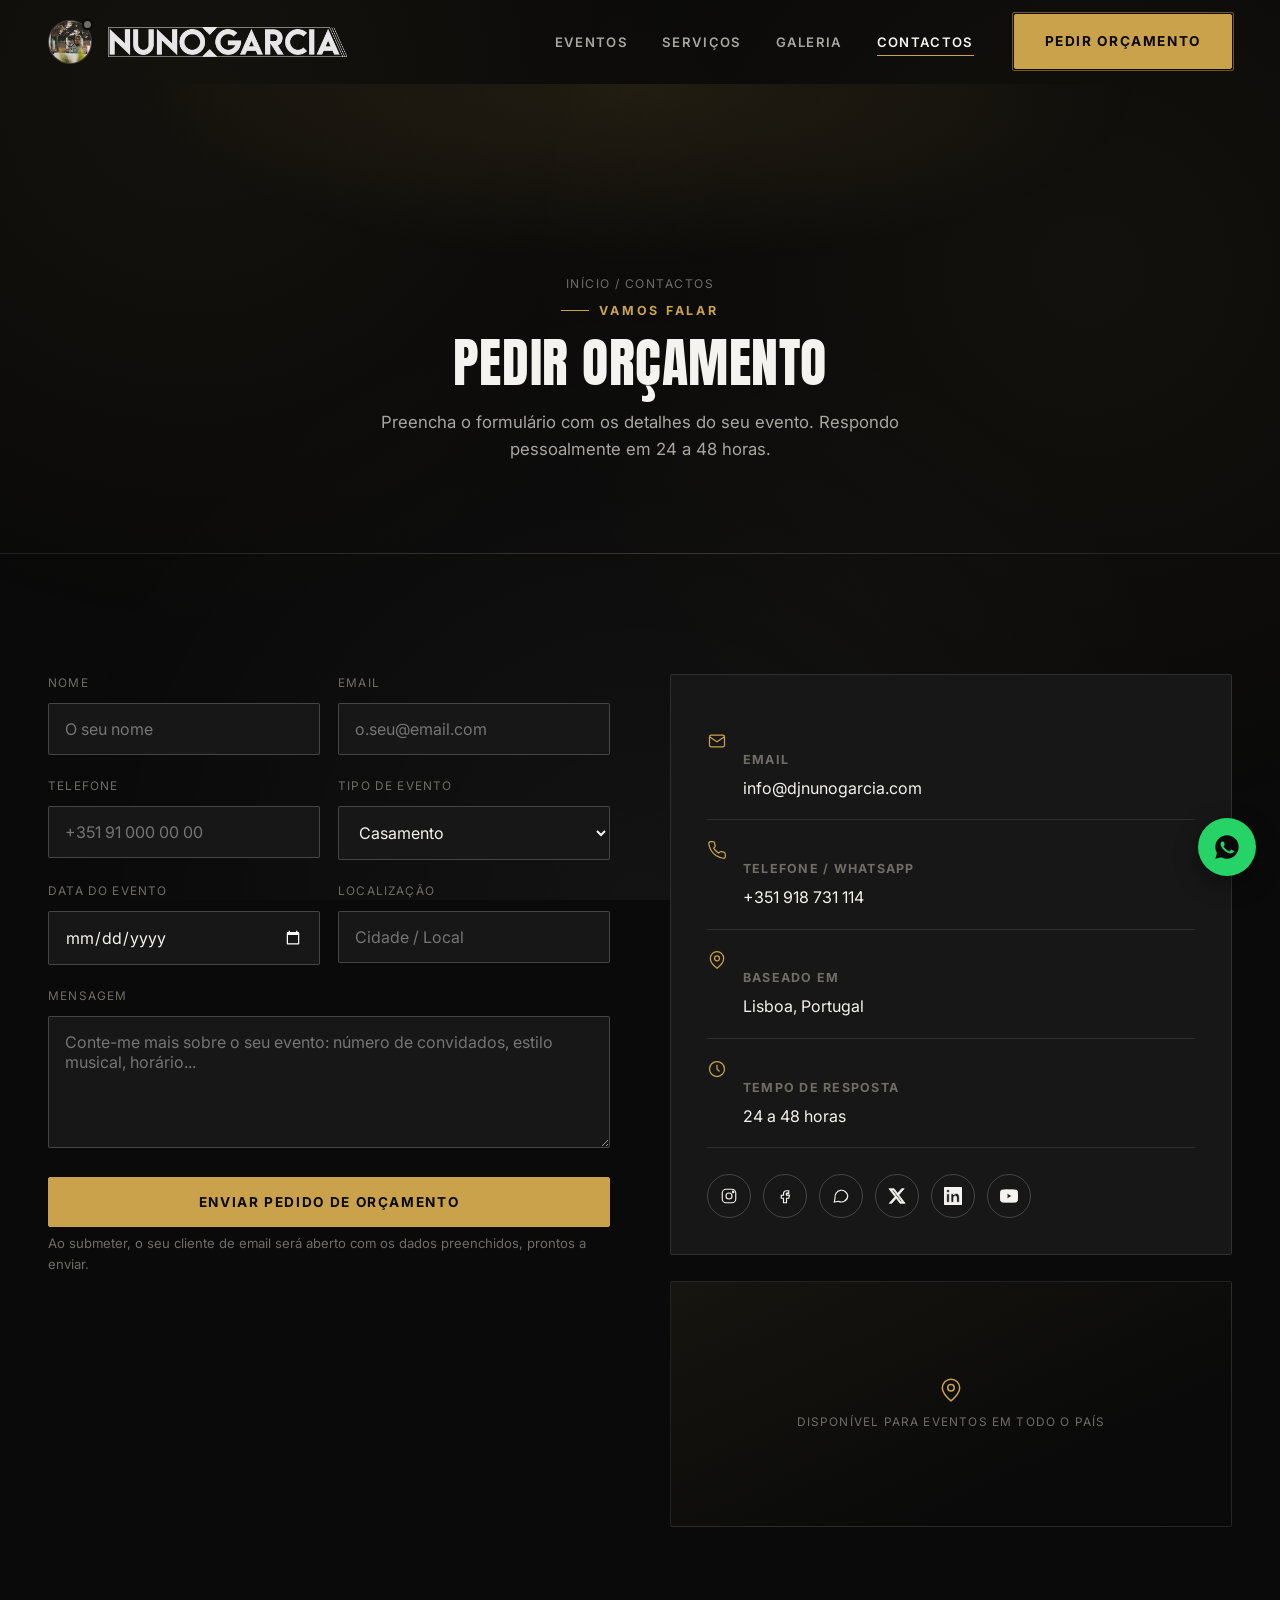
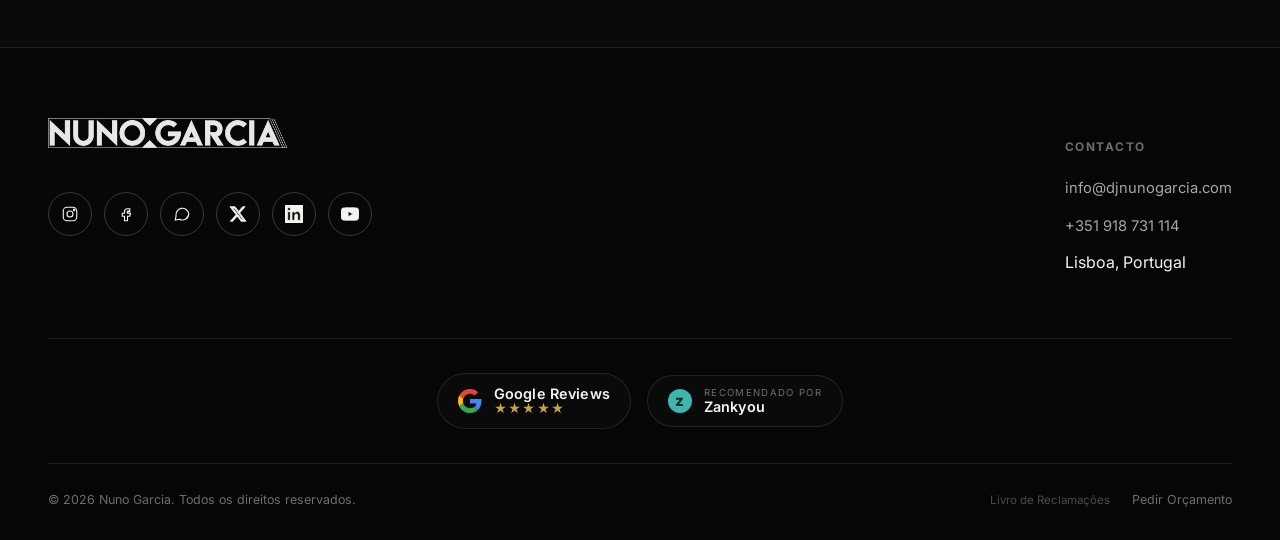
==== commit 33e7fbc5: "Let visitors specify what "Outro" event type means in the budget form - contactos.html: a "Qual?" te" ====
--- a/contactos.html
+++ b/contactos.html
@@ -115,6 +115,10 @@
                 </select>
               </div>
             </div>
+            <div class="field" id="tipoEventoOutroField" hidden>
+              <label for="tipo_evento_outro">Qual?</label>
+              <input type="text" id="tipo_evento_outro" name="tipo_evento_outro" placeholder="Descreva o tipo de evento">
+            </div>
             <div class="field-row">
               <div class="field">
                 <label for="data_evento">Data do Evento</label>
--- a/css/style.css
+++ b/css/style.css
@@ -121,6 +121,7 @@
   display: inline-flex;
   align-items: center;
   white-space: nowrap;
+  flex-shrink: 0;
 }
 .logo-img{
   display: block;
@@ -296,15 +297,20 @@
 }
 
 /* ==========================================================================
-   Mini-player (header, PC only for now — mobile gets its own pass later)
-   ========================================================================== */
-.header-start{ display: flex; align-items: center; gap: 16px; }
-
-.mini-player{ position: relative; display: flex; align-items: center; }
+   Mini-player (header, desktop and mobile)
+   ========================================================================== */
+/* The player circle is taken out of flow (position:absolute) so it can
+   never compete for space with the logo — header-start just reserves a
+   fixed gutter for it with padding-left. */
+.header-start{ position: relative; display: flex; align-items: center; padding-left: 60px; }
+
+/* Fixed 44x44 box (matching the toggle circle) regardless of which child is
+   visible — without this, when the panel opens and becomes the only visible
+   child, the container's own box grows to the panel's height and the
+   top:50%/translateY(-50%) centering (needed to align the toggle within the
+   header) drags the whole panel upward, overlapping the logo above it. */
+.mini-player{ position: absolute; left: 0; top: 50%; transform: translateY(-50%); width: 44px; height: 44px; }
 .mini-player[hidden]{ display: none !important; }
-@media (max-width: 900px){
-  .mini-player{ display: none !important; }
-}
 /* Chromium (and others) don't apply the UA [hidden] rule to inline <svg>
    elements, so the play/pause and volume/mute icon swaps need this spelled
    out explicitly or both icons stay visible at once. */
@@ -326,6 +332,26 @@
   height: 100%;
   border-radius: 50%;
   object-fit: cover;
+  animation: mp-spin 4s linear infinite;
+  animation-play-state: paused;
+}
+.mini-player.is-playing .mp-toggle-cover{ animation-play-state: running; }
+@keyframes mp-spin{ to{ transform: rotate(360deg); } }
+@media (prefers-reduced-motion: reduce){
+  .mp-toggle-cover{ animation: none; }
+}
+/* CD sheen: faint concentric grooves + a dark spindle-hole ring, blended
+   over the cover photo so the collapsed icon reads as a spinning disc. */
+.mp-toggle::after{
+  content: "";
+  position: absolute;
+  inset: 0;
+  border-radius: 50%;
+  pointer-events: none;
+  background:
+    radial-gradient(circle, transparent 0 13%, rgba(0,0,0,.6) 13% 16%, transparent 16% 100%),
+    repeating-radial-gradient(circle, rgba(255,255,255,.12) 0 1.5px, transparent 1.5px 4px);
+  mix-blend-mode: overlay;
 }
 .mp-toggle-dot{
   position: absolute;
@@ -348,7 +374,7 @@
   top: calc(100% + 10px);
   left: 0;
   z-index: 50;
-  width: 440px;
+  width: min(440px, calc(100vw - 56px));
   flex-direction: column;
   gap: 8px;
   padding: 12px 16px;
@@ -387,14 +413,14 @@
 
 .mp-volume{ display: flex; align-items: center; gap: 6px; flex-shrink: 0; }
 .mp-vol-btn{
-  width: 22px; height: 22px;
+  width: 28px; height: 28px;
   display: flex; align-items: center; justify-content: center;
   background: transparent; border: none; border-radius: 50%;
-  color: var(--text-faint);
+  color: var(--text-muted);
   flex-shrink: 0;
 }
 .mp-vol-btn:hover{ color: var(--text); }
-.mp-vol-icon{ width: 15px; height: 15px; }
+.mp-vol-icon{ width: 20px; height: 20px; }
 .mp-vol-slider{ width: 56px; }
 
 .mp-close{
@@ -406,6 +432,15 @@
   flex-shrink: 0;
 }
 .mp-close:hover{ color: var(--text); }
+
+/* Narrow phones: the volume slider is the first thing to go so the title
+   keeps enough room instead of shrinking to a couple of letters. */
+@media (max-width: 480px){
+  .mp-vol-slider{ display: none; }
+  .mp-cover{ width: 40px; height: 40px; }
+  .mp-row{ gap: 8px; }
+  .mp-controls{ gap: 0; }
+}
 
 .mp-seek-row{ display: flex; align-items: center; gap: 8px; }
 .mp-time{ font-size: .68rem; color: var(--text-faint); font-variant-numeric: tabular-nums; flex-shrink: 0; }
@@ -474,12 +509,6 @@
   margin: 0 auto;
 }
 .hero .logo{ justify-content: center; margin-bottom: 26px; }
-.hero-tagline{
-  font-size: clamp(1.05rem, 2vw, 1.35rem);
-  color: var(--text-muted);
-  max-width: 46ch;
-  margin: 22px auto 0;
-}
 .hero-actions{
   display: flex;
   gap: 18px;
@@ -487,6 +516,9 @@
   margin-top: 42px;
   flex-wrap: wrap;
 }
+@media (max-width: 900px){
+  .hero-actions{ display: none; }
+}
 .hero-meta{
   margin-top: 64px;
   display: flex;
@@ -494,9 +526,20 @@
   gap: 46px;
   flex-wrap: wrap;
 }
+@media (max-width: 640px){
+  .hero-meta{
+    display: grid;
+    grid-template-columns: repeat(3, 1fr);
+    gap: 10px 14px;
+    max-width: 380px;
+    margin-left: auto;
+    margin-right: auto;
+  }
+}
 .hero-meta div{ text-align: center; }
 .hero-meta strong{
   display: block;
+  text-shadow: 0 1px 6px rgba(0,0,0,.8);
   font-family: var(--font-display);
   font-size: 2rem;
   color: var(--accent);
@@ -506,7 +549,11 @@
   font-size: .72rem;
   letter-spacing: .12em;
   text-transform: uppercase;
-  color: var(--text-faint);
+  color: var(--text-muted);
+  text-shadow: 0 1px 4px rgba(0,0,0,.9);
+}
+@media (max-width: 640px){
+  .hero-meta span{ font-size: .62rem; letter-spacing: .06em; }
 }
 .scroll-cue{
   position: absolute;
@@ -614,7 +661,11 @@
   padding-top: 32px;
   border-top: 1px solid var(--line);
 }
-@media (max-width: 640px){ .bio-stats{ grid-template-columns: repeat(2,1fr); justify-content: stretch; } }
+@media (max-width: 640px){
+  .bio-stats{ grid-template-columns: repeat(3,1fr); justify-content: stretch; gap: 20px 12px; }
+  .bio-stats strong{ font-size: 1.6rem; }
+  .bio-stats span{ font-size: .6rem; letter-spacing: .04em; }
+}
 .bio-stats strong{
   display: block;
   font-family: var(--font-display);
@@ -1106,6 +1157,11 @@
   grid-template-columns: 1fr 1fr;
   gap: 60px;
 }
+/* Grid items default to min-width:auto, so they refuse to shrink below their
+   content's min-content size — a <select>/<input type=date> can push that
+   past the viewport on narrow screens and force horizontal overflow even
+   though everything inside uses width:100%. */
+.contact-grid > *{ min-width: 0; }
 @media (max-width: 900px){ .contact-grid{ grid-template-columns: 1fr; gap: 48px; } }
 
 #orcamento-form{ scroll-margin-top: calc(var(--header-h) + 24px); }
@@ -1127,11 +1183,17 @@
   padding: 15px 16px;
   border-radius: var(--radius);
   transition: border-color .2s;
+  /* Without this, mobile browsers render the native date-picker UI (and its
+     calendar icon) in their light-theme default regardless of our own dark
+     colors on the input itself, so it looks broken/mismatched against the
+     dark field. */
+  color-scheme: dark;
 }
 .field input:focus, .field select:focus, .field textarea:focus{
   outline: none; border-color: var(--accent);
 }
 .field-row{ display: grid; grid-template-columns: 1fr 1fr; gap: 18px; }
+.field-row > .field{ min-width: 0; }
 @media (max-width: 520px){ .field-row{ grid-template-columns: 1fr; } }
 .form-note{ font-size: .82rem; color: var(--text-faint); margin-top: 6px; }
 .form-status{ margin-top: 16px; font-size: .88rem; color: var(--accent); min-height: 1.4em; }
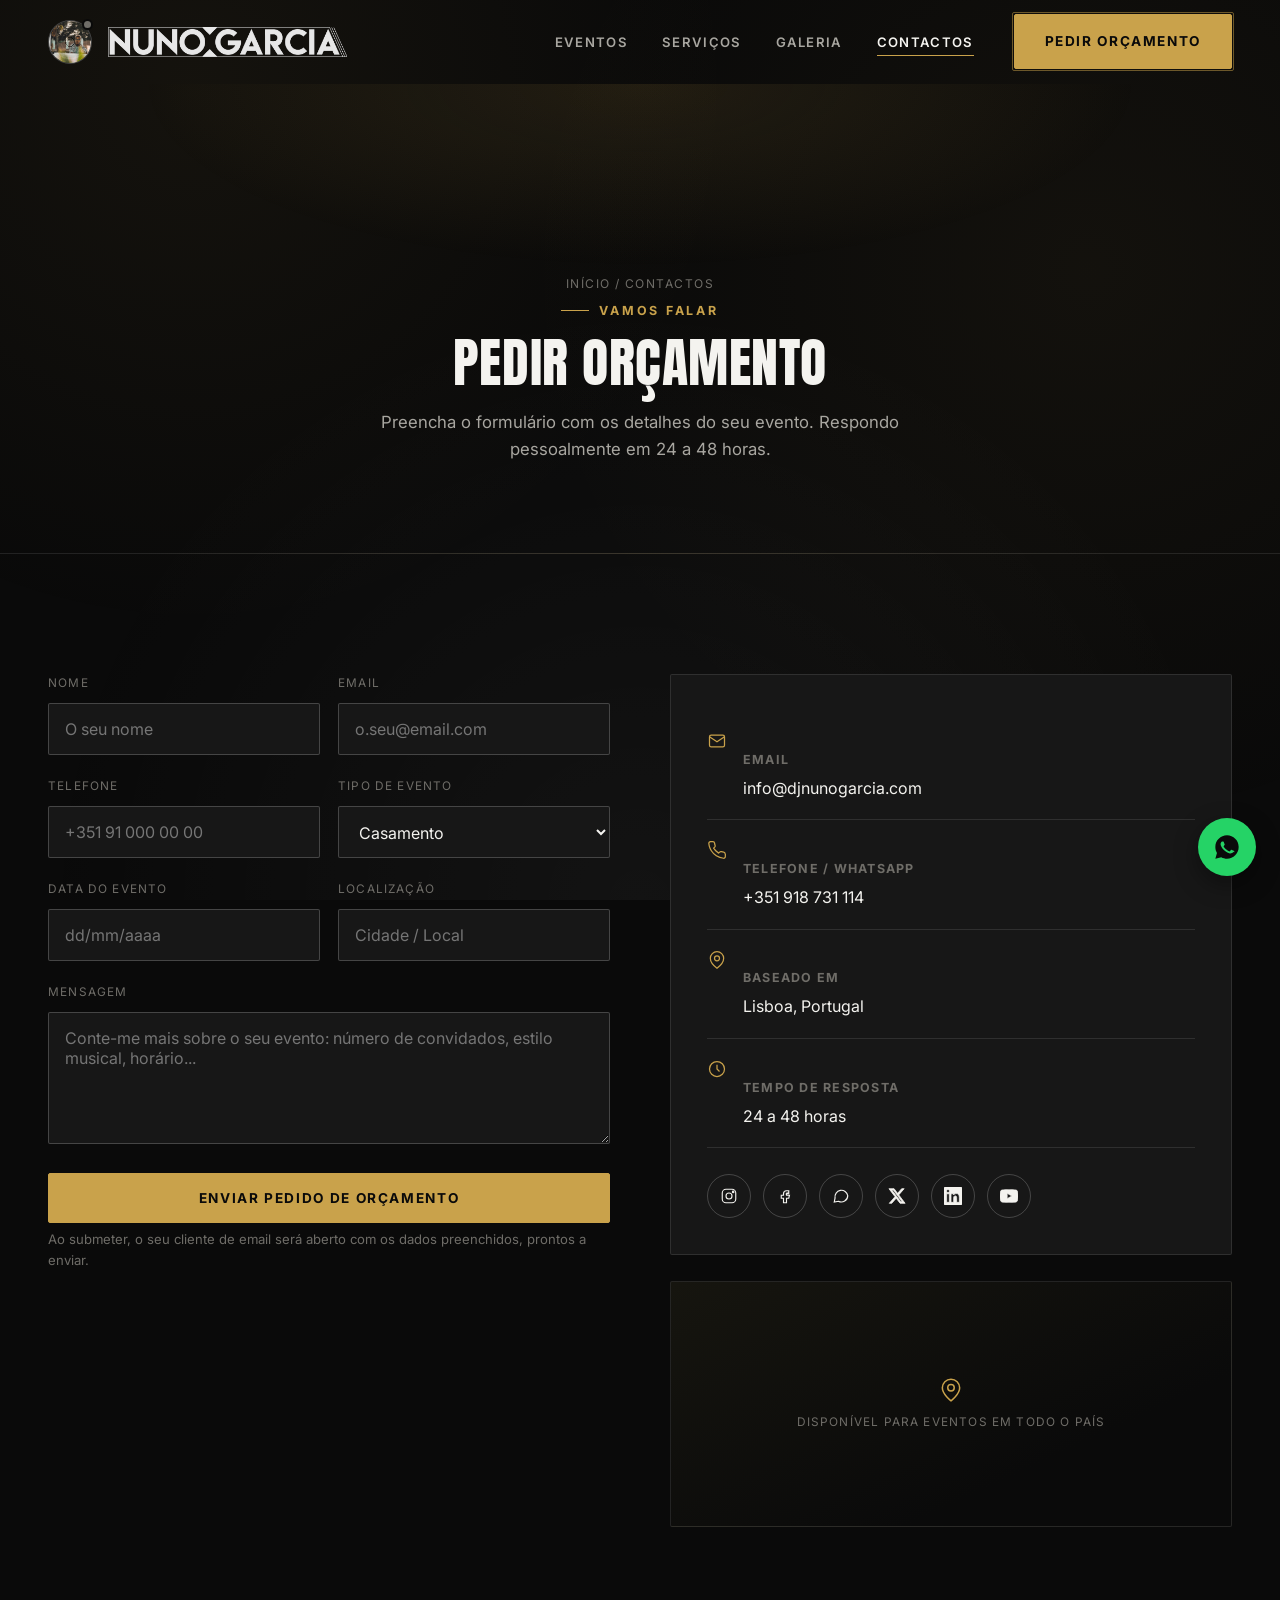
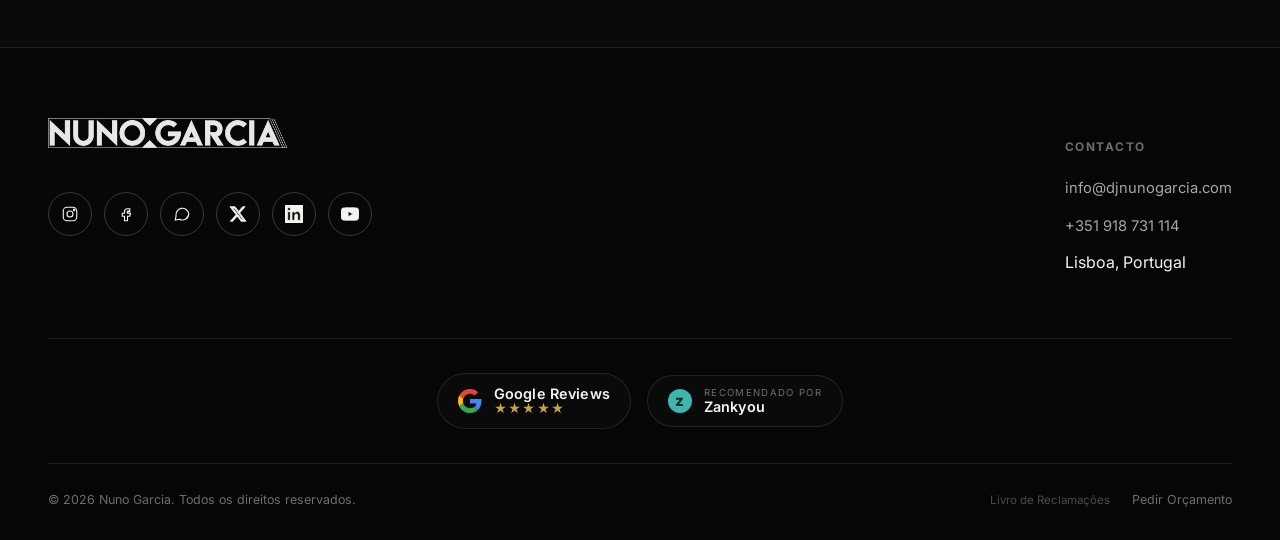
==== commit f8f70ece: "Replace the native date input with a plain text field to fix its sizing on iOS Safari The previous f" ====
--- a/contactos.html
+++ b/contactos.html
@@ -122,7 +122,7 @@
             <div class="field-row">
               <div class="field">
                 <label for="data_evento">Data do Evento</label>
-                <input type="date" id="data_evento" name="data_evento">
+                <input type="text" id="data_evento" name="data_evento" placeholder="dd/mm/aaaa" inputmode="numeric" autocomplete="off">
               </div>
               <div class="field">
                 <label for="localizacao">Localização</label>
--- a/css/style.css
+++ b/css/style.css
@@ -1189,6 +1189,14 @@
      dark field. */
   color-scheme: dark;
 }
+/* input type=date (and, on some mobile browsers, select) use their own
+   internal line-height/baseline for the native value display, which makes
+   them render a different height than a plain text field even with
+   identical padding — force them all to the same explicit height. */
+.field input, .field select{
+  height: 52px;
+  line-height: 1.2;
+}
 .field input:focus, .field select:focus, .field textarea:focus{
   outline: none; border-color: var(--accent);
 }
